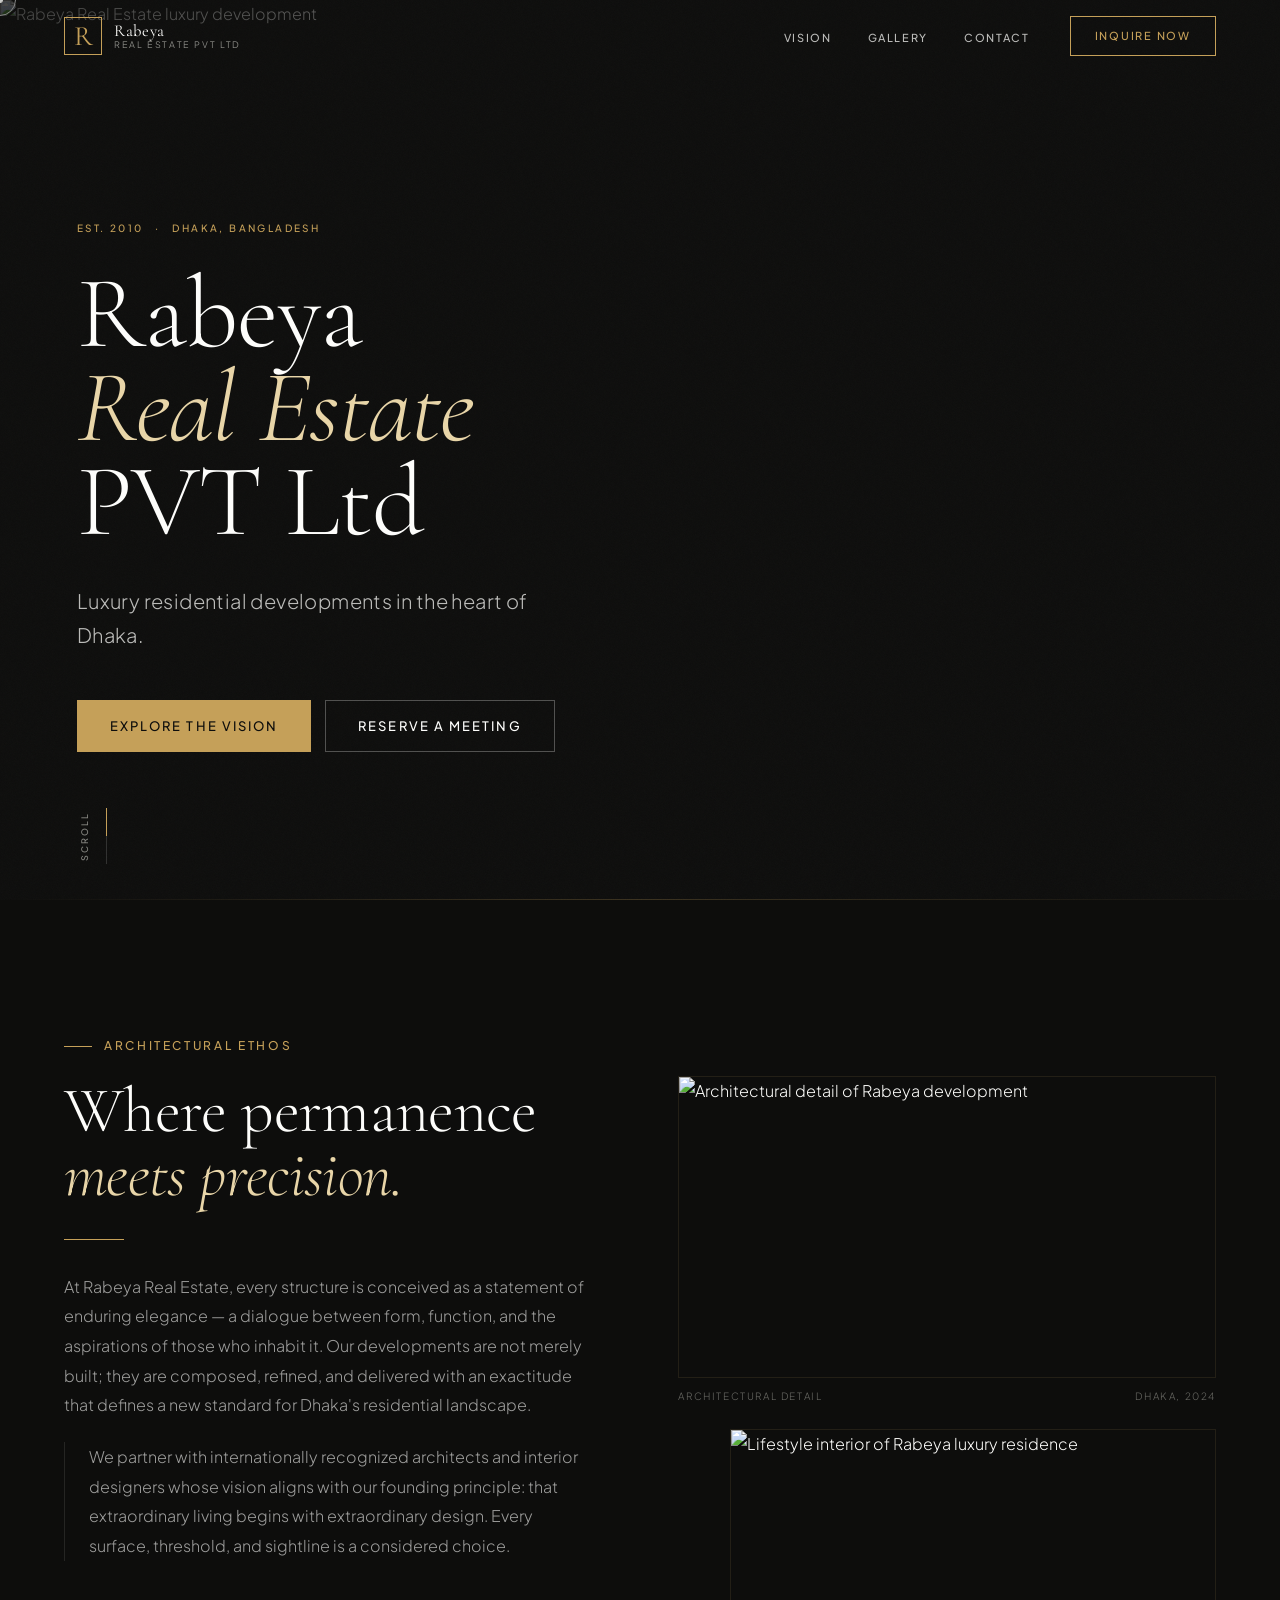
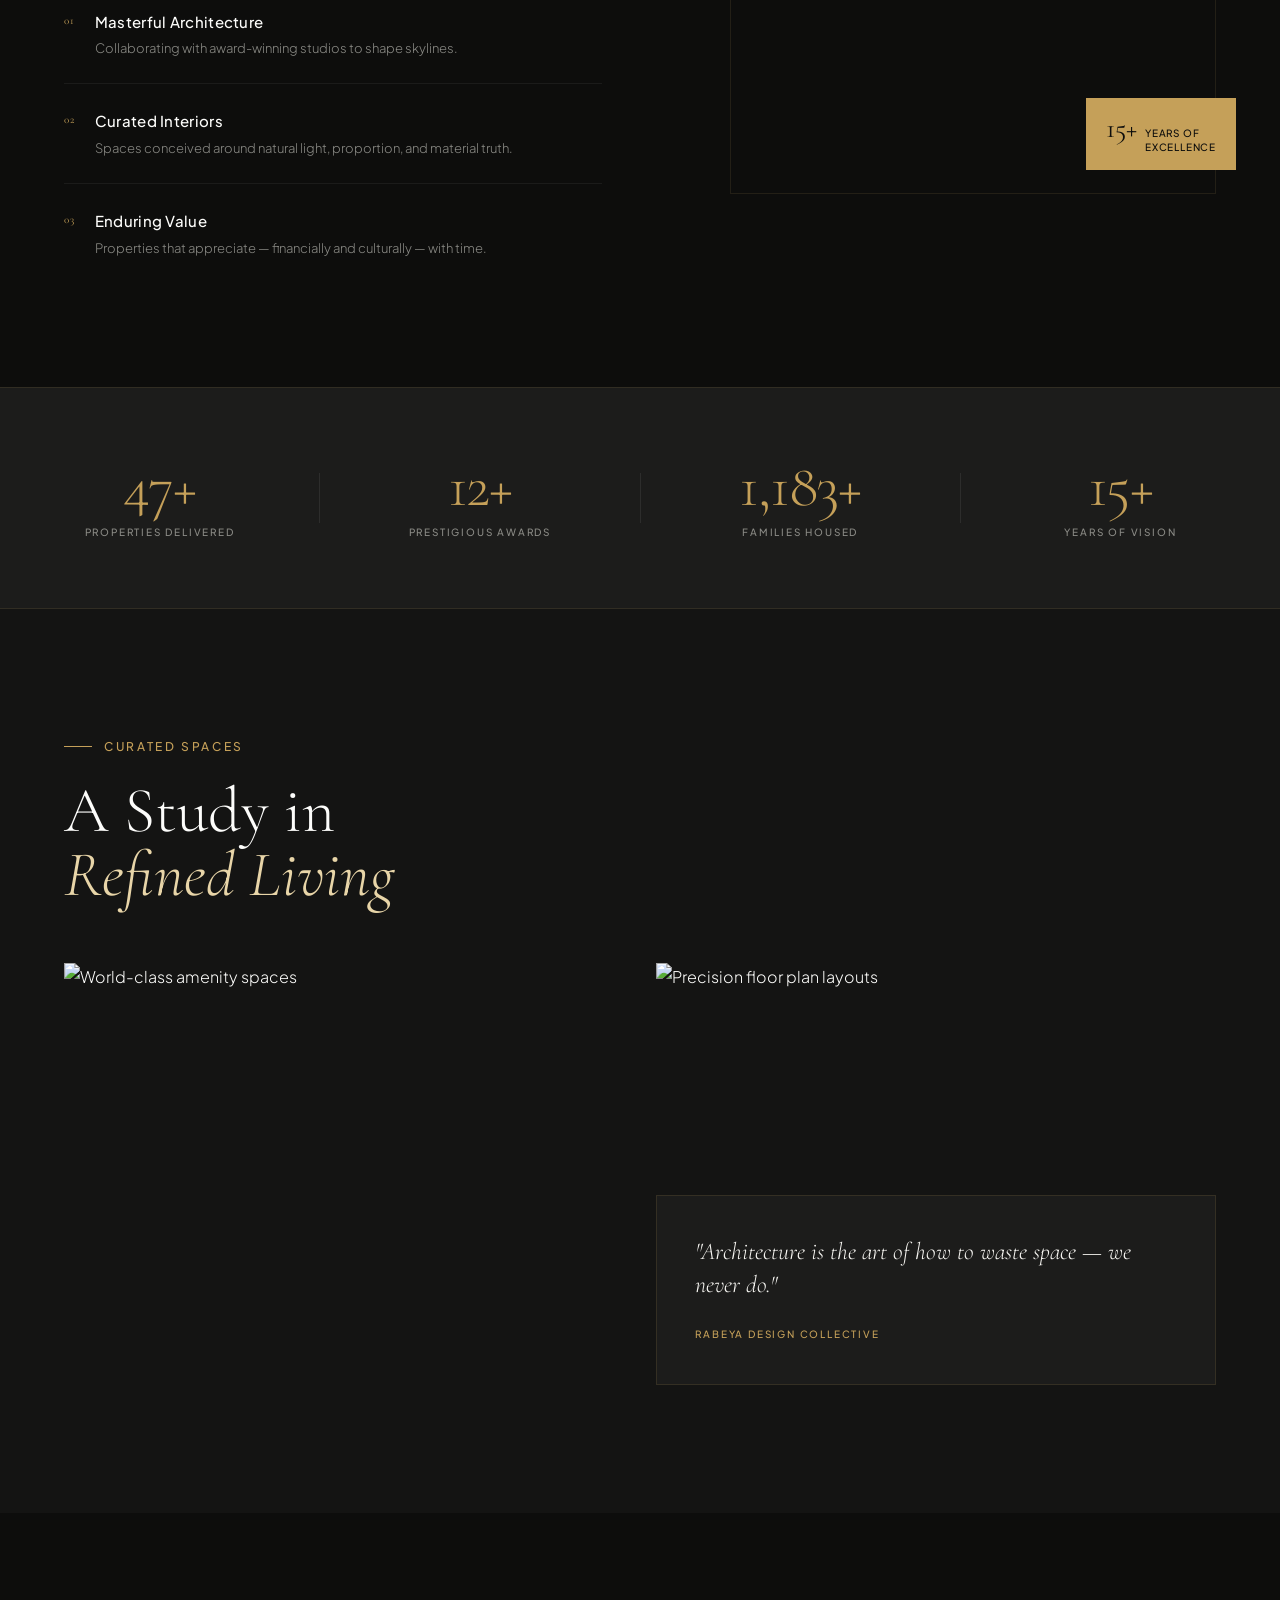
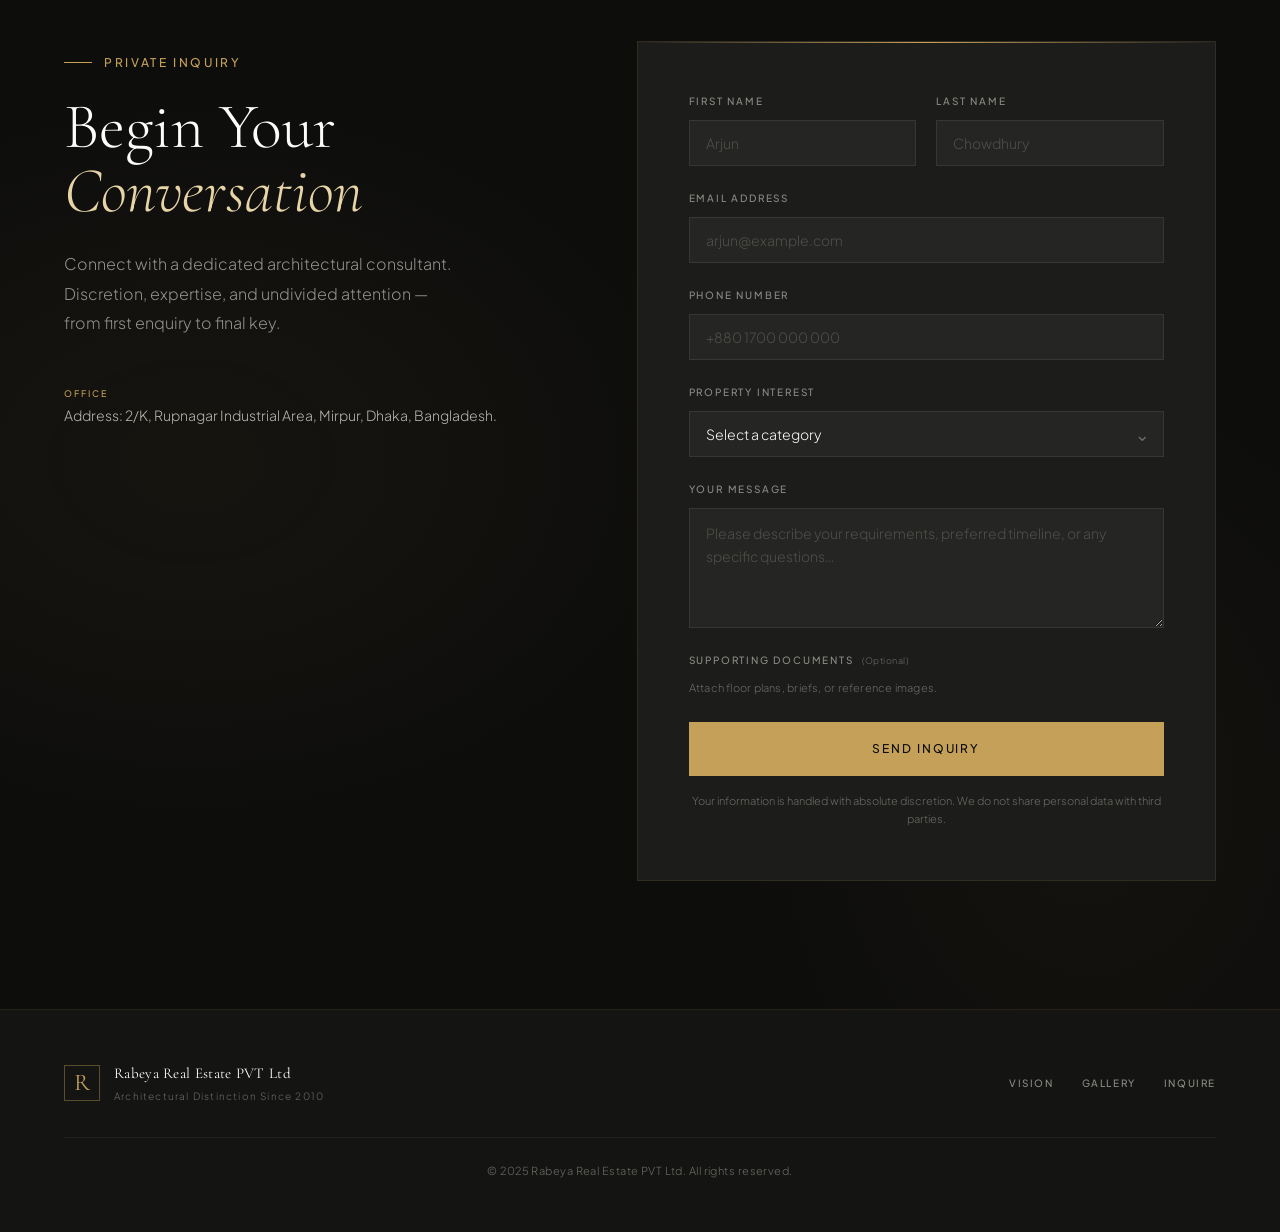
==== index.html @ b2733a04 "Add files via upload" ====
<!DOCTYPE html>
<html lang="en">
<head>
  <meta charset="UTF-8" />
  <meta name="viewport" content="width=device-width, initial-scale=1.0" />
  <meta name="description" content="Rabeya Real Estate PVT Ltd — Luxury residential developments in the heart of Dhaka." />
  <title>Rabeya Real Estate PVT Ltd — Architectural Distinction</title>

  <!-- Google Fonts -->
  <link rel="preconnect" href="https://fonts.googleapis.com" />
  <link rel="preconnect" href="https://fonts.gstatic.com" crossorigin />
  <link href="https://fonts.googleapis.com/css2?family=Cormorant+Garamond:ital,wght@0,300;0,400;0,500;0,600;1,300;1,400&family=Plus+Jakarta+Sans:wght@300;400;500;600&display=swap" rel="stylesheet" />

  <!-- Uploadcare Blocks -->
  <script type="module" src="https://cdn.jsdelivr.net/npm/@uploadcare/blocks@0.50.6/web/lr-file-uploader-regular.min.js"></script>
  <link rel="stylesheet" href="https://cdn.jsdelivr.net/npm/@uploadcare/blocks@0.50.6/web/lr-file-uploader-regular.min.css" />

  <link rel="stylesheet" href="style.css" />
</head>
<body>

  <!-- ══════════════════════════════════════════
       NAVIGATION
  ══════════════════════════════════════════ -->
  <nav class="nav" id="nav" aria-label="Primary navigation">
    <div class="nav__inner">
      <a href="#" class="nav__brand" aria-label="Rabeya Real Estate home">
        <span class="nav__brand-mark">R</span>
        <span class="nav__brand-text">
          <span class="nav__brand-primary">Rabeya</span>
          <span class="nav__brand-sub">Real Estate PVT Ltd</span>
        </span>
      </a>

      <ul class="nav__links" role="list">
        <li><a href="#about" class="nav__link">Vision</a></li>
        <li><a href="#gallery" class="nav__link">Gallery</a></li>
        <li><a href="#contact" class="nav__link">Contact</a></li>
      </ul>

      <a href="#contact" class="btn btn--nav">Inquire Now</a>

      <button class="nav__toggle" id="navToggle" aria-label="Toggle menu" aria-expanded="false">
        <span></span>
        <span></span>
        <span></span>
      </button>
    </div>

    <!-- Mobile menu -->
    <div class="nav__mobile" id="navMobile" aria-hidden="true">
      <ul class="nav__mobile-links" role="list">
        <li><a href="#about" class="nav__mobile-link">Vision</a></li>
        <li><a href="#gallery" class="nav__mobile-link">Gallery</a></li>
        <li><a href="#contact" class="nav__mobile-link">Contact</a></li>
        <li><a href="#contact" class="btn btn--nav btn--nav-mobile">Inquire Now</a></li>
      </ul>
    </div>
  </nav>

  <!-- ══════════════════════════════════════════
       SECTION 1 — HERO
  ══════════════════════════════════════════ -->
  <section class="hero" id="hero" aria-label="Hero">
    <div class="hero__bg" id="heroBg">
      <img
        src="https://rx2qv4o3ss.ucarecd.net/8155597e-d91a-435e-988c-753856be0e12/HeroImage.png/-/format/auto/-/quality/smart/"
        alt="Rabeya Real Estate luxury development"
        class="hero__bg-img"
        fetchpriority="high"
      />
    </div>
    <div class="hero__overlay"></div>
    <div class="hero__grain"></div>

    <div class="hero__content" data-reveal>
      <p class="hero__eyebrow">Est. 2010 &ensp;&middot;&ensp; Dhaka, Bangladesh</p>
      <h1 class="hero__headline">
        <span class="hero__headline-line" data-stagger="0">Rabeya</span>
        <em class="hero__headline-line hero__headline-em" data-stagger="1">Real Estate</em>
        <span class="hero__headline-line" data-stagger="2">PVT Ltd</span>
      </h1>
      <p class="hero__sub" data-stagger="3">
        Luxury residential developments<br class="hero__br" /> in the heart of Dhaka.
      </p>
      <div class="hero__actions" data-stagger="4">
        <a href="#about" class="btn btn--gold">Explore the Vision</a>
        <a href="#contact" class="btn btn--ghost">Reserve a Meeting</a>
      </div>
    </div>

    <!-- Scroll indicator -->
    <div class="hero__scroll" aria-hidden="true">
      <span class="hero__scroll-label">Scroll</span>
      <div class="hero__scroll-track">
        <div class="hero__scroll-thumb"></div>
      </div>
    </div>

    <!-- Bottom edge rule -->
    <div class="hero__edge" aria-hidden="true"></div>
  </section>

  <!-- ══════════════════════════════════════════
       SECTION 2 — ABOUT / FEATURES
  ══════════════════════════════════════════ -->
  <section class="about" id="about" aria-label="About Rabeya Real Estate">
    <div class="about__container">

      <!-- Left column — Editorial typography -->
      <div class="about__editorial" data-reveal>
        <p class="section-eyebrow">Architectural Ethos</p>
        <h2 class="about__headline">
          Where permanence<br />
          <em>meets precision.</em>
        </h2>
        <div class="about__rule"></div>
        <p class="about__body">
          At Rabeya Real Estate, every structure is conceived as a statement of enduring 
          elegance — a dialogue between form, function, and the aspirations of those who 
          inhabit it. Our developments are not merely built; they are composed, refined, 
          and delivered with an exactitude that defines a new standard for Dhaka's 
          residential landscape.
        </p>
        <p class="about__body about__body--indent">
          We partner with internationally recognized architects and interior designers 
          whose vision aligns with our founding principle: that extraordinary living 
          begins with extraordinary design. Every surface, threshold, and sightline is 
          a considered choice.
        </p>
        <ul class="about__pillars" role="list">
          <li class="about__pillar">
            <span class="about__pillar-num">01</span>
            <div>
              <strong class="about__pillar-title">Masterful Architecture</strong>
              <p class="about__pillar-desc">Collaborating with award-winning studios to shape skylines.</p>
            </div>
          </li>
          <li class="about__pillar">
            <span class="about__pillar-num">02</span>
            <div>
              <strong class="about__pillar-title">Curated Interiors</strong>
              <p class="about__pillar-desc">Spaces conceived around natural light, proportion, and material truth.</p>
            </div>
          </li>
          <li class="about__pillar">
            <span class="about__pillar-num">03</span>
            <div>
              <strong class="about__pillar-title">Enduring Value</strong>
              <p class="about__pillar-desc">Properties that appreciate — financially and culturally — with time.</p>
            </div>
          </li>
        </ul>
      </div>

      <!-- Right column — Image composition -->
      <div class="about__imagery" data-reveal>
        <div class="about__img-primary-wrap">
          <div class="about__img-aspect">
            <img
              src="https://rx2qv4o3ss.ucarecd.net/77bb9e88-097f-4c12-aeaf-66c0fbba0840/DetailImage.png/-/format/auto/-/quality/smart/"
              alt="Architectural detail of Rabeya development"
              class="about__img"
              loading="lazy"
            />
          </div>
          <div class="about__img-caption">
            <span>Architectural Detail</span>
            <span>Dhaka, 2024</span>
          </div>
        </div>
        <div class="about__img-secondary-wrap">
          <div class="about__img-aspect about__img-aspect--secondary">
            <img
              src="https://rx2qv4o3ss.ucarecd.net/e8072cc1-4d3e-4e3a-b8c5-5852d4d3df42/LifestyleImage.png/-/format/auto/-/quality/smart/"
              alt="Lifestyle interior of Rabeya luxury residence"
              class="about__img"
              loading="lazy"
            />
          </div>
          <div class="about__img-badge">
            <span class="about__img-badge-num">15+</span>
            <span class="about__img-badge-text">Years of<br />Excellence</span>
          </div>
        </div>
      </div>

    </div>

    <!-- Stats bar -->
    <div class="about__stats" data-reveal>
      <div class="about__stat">
        <span class="about__stat-num" data-count="48">0</span>
        <span class="about__stat-label">Properties Delivered</span>
      </div>
      <div class="about__stat-divider" aria-hidden="true"></div>
      <div class="about__stat">
        <span class="about__stat-num" data-count="12">0</span>
        <span class="about__stat-label">Prestigious Awards</span>
      </div>
      <div class="about__stat-divider" aria-hidden="true"></div>
      <div class="about__stat">
        <span class="about__stat-num" data-count="1200">0</span>
        <span class="about__stat-label">Families Housed</span>
      </div>
      <div class="about__stat-divider" aria-hidden="true"></div>
      <div class="about__stat">
        <span class="about__stat-num" data-count="15">0</span>
        <span class="about__stat-label">Years of Vision</span>
      </div>
    </div>
  </section>

  <!-- ══════════════════════════════════════════
       SECTION 3 — GALLERY
  ══════════════════════════════════════════ -->
  <section class="gallery" id="gallery" aria-label="Property gallery">
    <div class="gallery__header" data-reveal>
      <p class="section-eyebrow">Curated Spaces</p>
      <h2 class="gallery__headline">A Study in<br /><em>Refined Living</em></h2>
    </div>

    <div class="gallery__grid" data-reveal>

      <!-- Large feature tile -->
      <article class="gallery__tile gallery__tile--large" tabindex="0" aria-label="Amenity spaces">
        <div class="gallery__tile-img-wrap">
          <img
            src="https://rx2qv4o3ss.ucarecd.net/22992db5-f28d-41ca-8101-cf60dafb414d/AmenityImage.png/-/format/auto/-/quality/smart/"
            alt="World-class amenity spaces"
            class="gallery__tile-img"
            loading="lazy"
          />
        </div>
        <div class="gallery__tile-overlay">
          <div class="gallery__tile-content">
            <span class="gallery__tile-tag">Amenities</span>
            <h3 class="gallery__tile-title">World-Class<br />Amenity Spaces</h3>
            <p class="gallery__tile-desc">
              Every communal area is conceived as an extension of the residence — 
              a seamless continuity of luxury.
            </p>
            <span class="gallery__tile-cta">View Details &rarr;</span>
          </div>
        </div>
      </article>

      <!-- Right column — two stacked tiles -->
      <div class="gallery__col-right">

        <article class="gallery__tile gallery__tile--tall" tabindex="0" aria-label="Floor plans">
          <div class="gallery__tile-img-wrap">
            <img
              src="https://rx2qv4o3ss.ucarecd.net/f8d70fd5-b0ea-429b-bcd6-749f8c759baa/FloorPlanImage.png/-/format/auto/-/quality/smart/"
              alt="Precision floor plan layouts"
              class="gallery__tile-img"
              loading="lazy"
            />
          </div>
          <div class="gallery__tile-overlay">
            <div class="gallery__tile-content">
              <span class="gallery__tile-tag">Architecture</span>
              <h3 class="gallery__tile-title">Precision<br />Floor Plans</h3>
              <p class="gallery__tile-desc">
                Spatial logic elevated to an art form — each plan engineered for flow, 
                light, and living.
              </p>
              <span class="gallery__tile-cta">View Plans &rarr;</span>
            </div>
          </div>
        </article>

        <div class="gallery__quote-tile" data-reveal>
          <blockquote class="gallery__quote">
            <p>
              "Architecture is the art of how to waste space — we never do."
            </p>
            <footer>
              <cite>Rabeya Design Collective</cite>
            </footer>
          </blockquote>
        </div>

      </div>

    </div>
  </section>

  <!-- ══════════════════════════════════════════
       SECTION 4 — CONTACT FORM
  ══════════════════════════════════════════ -->
  <section class="contact" id="contact" aria-label="Inquiry form">
    <div class="contact__bg" aria-hidden="true"></div>

    <div class="contact__container">
      <div class="contact__intro" data-reveal>
        <p class="section-eyebrow">Private Inquiry</p>
        <h2 class="contact__headline">
          Begin Your<br /><em>Conversation</em>
        </h2>
        <p class="contact__sub">
          Connect with a dedicated architectural consultant. Discretion, expertise, 
          and undivided attention — from first enquiry to final key.
        </p>
        <div class="contact__details">
          <div class="contact__detail">
            <span class="contact__detail-label">Office</span>
            <span class="contact__detail-val">Address: 2/K, Rupnagar Industrial Area, Mirpur, Dhaka, Bangladesh.</span>
          </div>
         </div>
      </div>

      <!-- Form card -->
      <div class="contact__card" data-reveal>
        <form
          class="contact__form"
          id="contactForm"
          novalidate
          aria-label="Inquiry form"
        >
          <!-- Web3Forms access key -->
          <input type="hidden" name="access_key" value="59744022-1457-4cc3-bac4-718269906e50" />
          <input type="hidden" name="subject" value="New Inquiry — Rabeya Real Estate" />
          <input type="hidden" name="from_name" value="Rabeya Real Estate Website" />
          <!-- File URL from Uploadcare -->
          <input type="hidden" name="file_url" id="fileUrlInput" />
          <!-- Honeypot anti-spam -->
          <input type="text" name="botcheck" class="contact__honeypot" tabindex="-1" autocomplete="off" aria-hidden="true" />

          <div class="contact__form-grid">
            <div class="contact__field">
              <label class="contact__label" for="firstName">First Name</label>
              <input
                class="contact__input"
                type="text"
                id="firstName"
                name="first_name"
                placeholder="Arjun"
                required
                autocomplete="given-name"
              />
            </div>
            <div class="contact__field">
              <label class="contact__label" for="lastName">Last Name</label>
              <input
                class="contact__input"
                type="text"
                id="lastName"
                name="last_name"
                placeholder="Chowdhury"
                required
                autocomplete="family-name"
              />
            </div>
          </div>

          <div class="contact__field">
            <label class="contact__label" for="email">Email Address</label>
            <input
              class="contact__input"
              type="email"
              id="email"
              name="email"
              placeholder="arjun@example.com"
              required
              autocomplete="email"
            />
          </div>

          <div class="contact__field">
            <label class="contact__label" for="phone">Phone Number</label>
            <input
              class="contact__input"
              type="tel"
              id="phone"
              name="phone"
              placeholder="+880 1700 000 000"
              autocomplete="tel"
            />
          </div>

          <div class="contact__field">
            <label class="contact__label" for="interest">Property Interest</label>
            <div class="contact__select-wrap">
              <select class="contact__input contact__select" id="interest" name="property_interest">
                <option value="" disabled selected>Select a category</option>
                <option value="penthouse">Penthouse Residences</option>
                <option value="apartment">Premium Apartments</option>
                <option value="duplex">Duplex Villas</option>
                <option value="commercial">Commercial Spaces</option>
                <option value="investment">Investment Portfolio</option>
              </select>
              <span class="contact__select-arrow" aria-hidden="true">&#8964;</span>
            </div>
          </div>

          <div class="contact__field">
            <label class="contact__label" for="message">Your Message</label>
            <textarea
              class="contact__input contact__textarea"
              id="message"
              name="message"
              placeholder="Please describe your requirements, preferred timeline, or any specific questions…"
              rows="4"
            ></textarea>
          </div>

          <!-- Uploadcare File Uploader -->
          <div class="contact__field">
            <label class="contact__label">Supporting Documents <span class="contact__label-opt">(Optional)</span></label>
            <div class="contact__upload-wrap">
              <lr-file-uploader-regular
                css-src="https://cdn.jsdelivr.net/npm/@uploadcare/blocks@0.50.6/web/lr-file-uploader-regular.min.css"
                ctx-name="my-uploader"
                class="contact__uploader"
              ></lr-file-uploader-regular>
              <lr-upload-ctx-provider ctx-name="my-uploader" id="uploaderCtx"></lr-upload-ctx-provider>
              <p class="contact__upload-hint">Attach floor plans, briefs, or reference images.</p>
            </div>
          </div>

          <button type="submit" class="btn btn--gold btn--submit" id="submitBtn">
            <span class="btn__text">Send Inquiry</span>
            <span class="btn__loader" aria-hidden="true"></span>
          </button>

          <p class="contact__privacy">
            Your information is handled with absolute discretion. 
            We do not share personal data with third parties.
          </p>
        </form>

        <!-- Success state -->
        <div class="contact__success" id="contactSuccess" aria-live="polite" aria-atomic="true">
          <div class="contact__success-inner">
            <div class="contact__success-icon" aria-hidden="true">
              <svg viewBox="0 0 48 48" fill="none" xmlns="http://www.w3.org/2000/svg">
                <circle cx="24" cy="24" r="23" stroke="currentColor" stroke-width="1.5"/>
                <path d="M14 24.5L20.5 31L34 17" stroke="currentColor" stroke-width="1.5" stroke-linecap="round" stroke-linejoin="round"/>
              </svg>
            </div>
            <h3 class="contact__success-title">Thank You.</h3>
            <p class="contact__success-msg">
              An architectural consultant will contact you shortly.<br />
              We look forward to crafting your ideal residence.
            </p>
            <div class="contact__success-rule"></div>
            <p class="contact__success-ref">Reference: <span id="successRef"></span></p>
          </div>
        </div>
      </div>
    </div>
  </section>

  <!-- ══════════════════════════════════════════
       FOOTER
  ══════════════════════════════════════════ -->
  <footer class="footer" role="contentinfo">
    <div class="footer__inner">
      <div class="footer__brand">
        <span class="footer__brand-mark">R</span>
        <div>
          <p class="footer__brand-primary">Rabeya Real Estate PVT Ltd</p>
          <p class="footer__brand-sub">Architectural Distinction Since 2010</p>
        </div>
      </div>
      <nav class="footer__nav" aria-label="Footer navigation">
        <a href="#about" class="footer__link">Vision</a>
        <a href="#gallery" class="footer__link">Gallery</a>
        <a href="#contact" class="footer__link">Inquire</a>
      </nav>
      <p class="footer__copy">&copy; 2025 Rabeya Real Estate PVT Ltd. All rights reserved.</p>
    </div>
  </footer>

  <script src="script.js"></script>
</body>
</html>
---- style.css ----
/* ══════════════════════════════════════════════════════════════
   RABEYA REAL ESTATE — LUXURY STYLESHEET
   ══════════════════════════════════════════════════════════════ */

/* ── DESIGN TOKENS ──────────────────────────────────────────── */
:root {
  --obsidian:       #0D0D0C;
  --obsidian-soft:  #141413;
  --obsidian-mid:   #1C1C1B;
  --obsidian-light: #252523;
  --alabaster:      #FDFDFB;
  --alabaster-dim:  #F5F4F0;
  --gold:           #C5A059;
  --gold-light:     #D4B96A;
  --gold-pale:      #E8D5A8;
  --gray-100:       #8A8A85;
  --gray-200:       #6A6A65;
  --gray-300:       #4A4A47;
  --white:          #ffffff;

  --font-serif:     'Cormorant Garamond', Georgia, serif;
  --font-sans:      'Plus Jakarta Sans', system-ui, sans-serif;

  --ease-out:       cubic-bezier(0.22, 1, 0.36, 1);
  --ease-in-out:    cubic-bezier(0.65, 0, 0.35, 1);
  --ease-snappy:    cubic-bezier(0.34, 1.56, 0.64, 1);

  --nav-h:          72px;
  --section-pad:    clamp(80px, 10vw, 160px);
  --container-max:  1360px;
  --gap:            clamp(16px, 2.5vw, 40px);

  --radius-sm:      4px;
  --radius-md:      8px;
  --radius-lg:      16px;
}

/* ── RESET & BASE ───────────────────────────────────────────── */
*, *::before, *::after {
  box-sizing: border-box;
  margin: 0;
  padding: 0;
}

html {
  scroll-behavior: smooth;
  font-size: 16px;
  -webkit-text-size-adjust: 100%;
}

body {
  background-color: var(--obsidian);
  color: var(--alabaster);
  font-family: var(--font-sans);
  font-weight: 300;
  line-height: 1.7;
  overflow-x: hidden;
  -webkit-font-smoothing: antialiased;
  -moz-osx-font-smoothing: grayscale;
}

img {
  display: block;
  width: 100%;
  height: 100%;
  object-fit: cover;
}

a {
  text-decoration: none;
  color: inherit;
}

ul { list-style: none; }

button {
  cursor: pointer;
  background: none;
  border: none;
  font: inherit;
  color: inherit;
}

/* ── UTILITY ────────────────────────────────────────────────── */
.section-eyebrow {
  font-family: var(--font-sans);
  font-size: clamp(10px, 1.1vw, 12px);
  font-weight: 500;
  letter-spacing: 0.22em;
  text-transform: uppercase;
  color: var(--gold);
  display: flex;
  align-items: center;
  gap: 12px;
  margin-bottom: 1.4rem;
}

.section-eyebrow::before {
  content: '';
  display: block;
  width: 28px;
  height: 1px;
  background: var(--gold);
  flex-shrink: 0;
}

/* ── BUTTONS ────────────────────────────────────────────────── */
.btn {
  display: inline-flex;
  align-items: center;
  gap: 10px;
  font-family: var(--font-sans);
  font-size: clamp(11px, 1.1vw, 13px);
  font-weight: 500;
  letter-spacing: 0.16em;
  text-transform: uppercase;
  padding: 14px 32px;
  border: 1px solid transparent;
  transition:
    background-color 0.35s var(--ease-out),
    color 0.35s var(--ease-out),
    border-color 0.35s var(--ease-out),
    transform 0.25s var(--ease-snappy),
    box-shadow 0.35s var(--ease-out);
  position: relative;
  overflow: hidden;
  white-space: nowrap;
}

.btn:hover {
  transform: translateY(-2px);
}

.btn:active {
  transform: translateY(0);
}

.btn--gold {
  background: var(--gold);
  color: var(--obsidian);
  border-color: var(--gold);
}

.btn--gold:hover {
  background: var(--gold-light);
  border-color: var(--gold-light);
  box-shadow: 0 12px 40px rgba(197, 160, 89, 0.30);
}

.btn--ghost {
  background: transparent;
  color: var(--alabaster);
  border-color: rgba(253, 253, 251, 0.28);
}

.btn--ghost:hover {
  background: rgba(253, 253, 251, 0.06);
  border-color: rgba(253, 253, 251, 0.55);
}

.btn--nav {
  background: transparent;
  color: var(--gold);
  border-color: var(--gold);
  padding: 10px 24px;
  font-size: 11px;
}

.btn--nav:hover {
  background: var(--gold);
  color: var(--obsidian);
}

.btn--submit {
  width: 100%;
  justify-content: center;
  padding: 16px 32px;
  font-size: 12px;
}

.btn--submit.is-loading .btn__text { opacity: 0; }
.btn--submit.is-loading .btn__loader { opacity: 1; }

.btn__loader {
  position: absolute;
  width: 18px;
  height: 18px;
  border: 1.5px solid rgba(13, 13, 12, 0.25);
  border-top-color: var(--obsidian);
  border-radius: 50%;
  animation: spin 0.7s linear infinite;
  opacity: 0;
  transition: opacity 0.2s;
}

@keyframes spin {
  to { transform: rotate(360deg); }
}

/* ── REVEAL ANIMATIONS ──────────────────────────────────────── */
[data-reveal] {
  opacity: 0;
  transform: translateY(32px);
  transition:
    opacity 0.9s var(--ease-out),
    transform 0.9s var(--ease-out);
}

[data-reveal].is-visible {
  opacity: 1;
  transform: none;
}

/* ══════════════════════════════════════════════════════════════
   NAVIGATION
   ══════════════════════════════════════════════════════════════ */
.nav {
  position: fixed;
  top: 0;
  left: 0;
  right: 0;
  z-index: 1000;
  height: var(--nav-h);
  transition: background-color 0.5s var(--ease-out), box-shadow 0.5s var(--ease-out);
}

.nav.is-scrolled {
  background: rgba(13, 13, 12, 0.82);
  backdrop-filter: blur(20px) saturate(1.4);
  -webkit-backdrop-filter: blur(20px) saturate(1.4);
  box-shadow: 0 1px 0 rgba(197, 160, 89, 0.12);
}

.nav__inner {
  max-width: var(--container-max);
  margin: 0 auto;
  padding: 0 clamp(20px, 5vw, 64px);
  height: 100%;
  display: flex;
  align-items: center;
  gap: 40px;
}

.nav__brand {
  display: flex;
  align-items: center;
  gap: 12px;
  flex-shrink: 0;
}

.nav__brand-mark {
  font-family: var(--font-serif);
  font-size: 28px;
  font-weight: 400;
  color: var(--gold);
  line-height: 1;
  border: 1px solid var(--gold);
  width: 38px;
  height: 38px;
  display: flex;
  align-items: center;
  justify-content: center;
}

.nav__brand-text {
  display: flex;
  flex-direction: column;
  line-height: 1.1;
}

.nav__brand-primary {
  font-family: var(--font-serif);
  font-size: clamp(14px, 1.3vw, 17px);
  font-weight: 400;
  color: var(--alabaster);
  letter-spacing: 0.04em;
}

.nav__brand-sub {
  font-size: 9px;
  letter-spacing: 0.18em;
  text-transform: uppercase;
  color: var(--gray-100);
  font-weight: 400;
}

.nav__links {
  display: flex;
  align-items: center;
  gap: 36px;
  margin-left: auto;
}

.nav__link {
  font-size: 11px;
  font-weight: 500;
  letter-spacing: 0.15em;
  text-transform: uppercase;
  color: rgba(253, 253, 251, 0.72);
  position: relative;
  transition: color 0.3s var(--ease-out);
}

.nav__link::after {
  content: '';
  position: absolute;
  bottom: -3px;
  left: 0;
  width: 0;
  height: 1px;
  background: var(--gold);
  transition: width 0.4s var(--ease-out);
}

.nav__link:hover {
  color: var(--alabaster);
}

.nav__link:hover::after {
  width: 100%;
}

.nav__toggle {
  display: none;
  flex-direction: column;
  gap: 5px;
  padding: 6px;
  margin-left: auto;
}

.nav__toggle span {
  display: block;
  width: 22px;
  height: 1px;
  background: var(--alabaster);
  transition: transform 0.35s var(--ease-out), opacity 0.25s;
}

.nav__toggle.is-open span:nth-child(1) { transform: translateY(6px) rotate(45deg); }
.nav__toggle.is-open span:nth-child(2) { opacity: 0; }
.nav__toggle.is-open span:nth-child(3) { transform: translateY(-6px) rotate(-45deg); }

.nav__mobile {
  display: none;
  position: fixed;
  inset: var(--nav-h) 0 0 0;
  background: rgba(13, 13, 12, 0.96);
  backdrop-filter: blur(24px);
  -webkit-backdrop-filter: blur(24px);
  padding: 48px clamp(20px, 5vw, 64px);
  transform: translateX(100%);
  transition: transform 0.45s var(--ease-out);
}

.nav__mobile.is-open {
  transform: none;
}

.nav__mobile-links {
  display: flex;
  flex-direction: column;
  gap: 28px;
}

.nav__mobile-link {
  font-family: var(--font-serif);
  font-size: clamp(28px, 8vw, 42px);
  font-weight: 300;
  color: rgba(253, 253, 251, 0.85);
  transition: color 0.3s;
}

.nav__mobile-link:hover { color: var(--gold); }

.btn--nav-mobile {
  margin-top: 16px;
  width: fit-content;
}

/* ══════════════════════════════════════════════════════════════
   HERO
   ══════════════════════════════════════════════════════════════ */
.hero {
  position: relative;
  width: 100%;
  height: 100vh;
  min-height: 600px;
  display: flex;
  align-items: center;
  overflow: hidden;
}

.hero__bg {
  position: absolute;
  inset: 0;
  z-index: 0;
  transform-origin: center center;
  animation: kenBurns 22s ease-in-out infinite alternate;
}

@keyframes kenBurns {
  0%   { transform: scale(1) translate(0, 0); }
  33%  { transform: scale(1.06) translate(-1%, 0.5%); }
  66%  { transform: scale(1.08) translate(1%, -1%); }
  100% { transform: scale(1.04) translate(0.5%, 0.5%); }
}

.hero__bg-img {
  width: 100%;
  height: 100%;
  object-fit: cover;
}

.hero__overlay {
  position: absolute;
  inset: 0;
  z-index: 1;
  background: linear-gradient(
    135deg,
    rgba(13, 13, 12, 0.78) 0%,
    rgba(13, 13, 12, 0.50) 50%,
    rgba(13, 13, 12, 0.72) 100%
  );
}

.hero__grain {
  position: absolute;
  inset: 0;
  z-index: 2;
  opacity: 0.028;
  pointer-events: none;
  background-image: url("data:image/svg+xml,%3Csvg viewBox='0 0 512 512' xmlns='http://www.w3.org/2000/svg'%3E%3Cfilter id='noise'%3E%3CfeTurbulence type='fractalNoise' baseFrequency='0.8' numOctaves='4' stitchTiles='stitch'/%3E%3C/filter%3E%3Crect width='100%25' height='100%25' filter='url(%23noise)' opacity='1'/%3E%3C/svg%3E");
  background-repeat: repeat;
  background-size: 256px 256px;
}

.hero__content {
  position: relative;
  z-index: 3;
  max-width: var(--container-max);
  margin: 0 auto;
  padding: 0 clamp(20px, 6vw, 96px);
  padding-top: var(--nav-h);
  width: 100%;
}

.hero__eyebrow {
  font-size: 10px;
  font-weight: 500;
  letter-spacing: 0.24em;
  text-transform: uppercase;
  color: var(--gold);
  margin-bottom: 1.8rem;
  opacity: 0;
  transform: translateY(16px);
  animation: fadeUp 0.9s 0.3s var(--ease-out) forwards;
}

.hero__headline {
  display: flex;
  flex-direction: column;
  font-family: var(--font-serif);
  font-weight: 300;
  font-size: clamp(44px, 8vw, 110px);
  line-height: 0.92;
  letter-spacing: -0.01em;
  color: var(--alabaster);
  margin-bottom: clamp(20px, 3vw, 36px);
}

.hero__headline-line {
  display: block;
  opacity: 0;
  transform: translateY(28px);
}

.hero__headline-line[data-stagger="0"] { animation: fadeUp 1s 0.5s var(--ease-out) forwards; }
.hero__headline-line[data-stagger="1"] { animation: fadeUp 1s 0.65s var(--ease-out) forwards; }
.hero__headline-line[data-stagger="2"] { animation: fadeUp 1s 0.80s var(--ease-out) forwards; }

.hero__headline-em {
  font-style: italic;
  color: var(--gold-pale);
}

.hero__sub {
  font-size: clamp(15px, 1.8vw, 20px);
  font-weight: 300;
  color: rgba(253, 253, 251, 0.72);
  letter-spacing: 0.02em;
  margin-bottom: clamp(28px, 4vw, 48px);
  max-width: 520px;
  opacity: 0;
  transform: translateY(20px);
  animation: fadeUp 1s 0.95s var(--ease-out) forwards;
}

.hero__actions {
  display: flex;
  flex-wrap: wrap;
  gap: 14px;
  opacity: 0;
  transform: translateY(20px);
  animation: fadeUp 1s 1.1s var(--ease-out) forwards;
}

@keyframes fadeUp {
  to { opacity: 1; transform: none; }
}

.hero__br { display: none; }

/* Scroll indicator */
.hero__scroll {
  position: absolute;
  bottom: 36px;
  left: clamp(20px, 6vw, 96px);
  z-index: 3;
  display: flex;
  align-items: center;
  gap: 14px;
  opacity: 0;
  animation: fadeUp 1s 1.5s var(--ease-out) forwards;
}

.hero__scroll-label {
  font-size: 9px;
  font-weight: 500;
  letter-spacing: 0.22em;
  text-transform: uppercase;
  color: var(--gray-100);
  writing-mode: vertical-lr;
  transform: rotate(180deg);
}

.hero__scroll-track {
  width: 1px;
  height: 56px;
  background: rgba(253, 253, 251, 0.15);
  position: relative;
  overflow: hidden;
}

.hero__scroll-thumb {
  position: absolute;
  top: 0;
  left: 0;
  width: 100%;
  height: 50%;
  background: var(--gold);
  animation: scrollThumb 2.4s var(--ease-in-out) infinite;
}

@keyframes scrollThumb {
  0%   { top: -50%; }
  100% { top: 150%; }
}

.hero__edge {
  position: absolute;
  bottom: 0;
  left: 0;
  right: 0;
  height: 1px;
  background: linear-gradient(90deg, transparent 0%, rgba(197, 160, 89, 0.25) 50%, transparent 100%);
  z-index: 3;
}

/* ══════════════════════════════════════════════════════════════
   ABOUT / FEATURES
   ══════════════════════════════════════════════════════════════ */
.about {
  background: var(--obsidian);
  padding: var(--section-pad) 0 0;
  overflow: hidden;
}

.about__container {
  max-width: var(--container-max);
  margin: 0 auto;
  padding: 0 clamp(20px, 5vw, 64px);
  display: grid;
  grid-template-columns: 1fr 1fr;
  gap: clamp(40px, 6vw, 100px);
  align-items: start;
  padding-bottom: var(--section-pad);
}

.about__editorial { padding-top: 8px; }

.about__headline {
  font-family: var(--font-serif);
  font-weight: 300;
  font-size: clamp(36px, 5vw, 64px);
  line-height: 1.0;
  letter-spacing: -0.01em;
  color: var(--alabaster);
  margin-bottom: 2rem;
}

.about__headline em {
  font-style: italic;
  color: var(--gold-pale);
}

.about__rule {
  width: 60px;
  height: 1px;
  background: var(--gold);
  margin-bottom: 2rem;
  transform-origin: left;
  transition: width 0.8s var(--ease-out) 0.2s;
}

.is-visible .about__rule { width: 60px; }

.about__body {
  font-size: clamp(14px, 1.4vw, 16px);
  font-weight: 300;
  color: rgba(253, 253, 251, 0.60);
  line-height: 1.85;
  margin-bottom: 1.4rem;
  max-width: 520px;
}

.about__body--indent {
  padding-left: 24px;
  border-left: 1px solid var(--obsidian-light);
}

.about__pillars {
  display: flex;
  flex-direction: column;
  gap: 24px;
  margin-top: 3rem;
}

.about__pillar {
  display: flex;
  align-items: flex-start;
  gap: 20px;
  padding-bottom: 24px;
  border-bottom: 1px solid rgba(253, 253, 251, 0.06);
}

.about__pillar:last-child {
  border-bottom: none;
  padding-bottom: 0;
}

.about__pillar-num {
  font-family: var(--font-serif);
  font-size: 11px;
  font-weight: 400;
  color: var(--gold);
  letter-spacing: 0.08em;
  padding-top: 3px;
  flex-shrink: 0;
}

.about__pillar-title {
  font-size: clamp(13px, 1.2vw, 15px);
  font-weight: 500;
  color: var(--alabaster);
  display: block;
  margin-bottom: 4px;
  letter-spacing: 0.02em;
}

.about__pillar-desc {
  font-size: 13px;
  font-weight: 300;
  color: var(--gray-100);
  line-height: 1.65;
}

/* Image composition */
.about__imagery {
  position: relative;
  padding-top: 48px;
}

.about__img-primary-wrap {
  position: relative;
  z-index: 2;
}

.about__img-aspect {
  aspect-ratio: 16 / 9;
  overflow: hidden;
  border: 1px solid rgba(197, 160, 89, 0.12);
}

.about__img-aspect--secondary {
  aspect-ratio: 4 / 3;
}

.about__img {
  transition: transform 0.8s var(--ease-out);
}

.about__img-primary-wrap:hover .about__img,
.about__img-secondary-wrap:hover .about__img {
  transform: scale(1.04);
}

.about__img-caption {
  display: flex;
  justify-content: space-between;
  padding: 10px 0 0;
  font-size: 10px;
  letter-spacing: 0.16em;
  text-transform: uppercase;
  color: var(--gray-200);
}

.about__img-secondary-wrap {
  position: relative;
  margin-top: 24px;
  margin-left: clamp(20px, 4vw, 60px);
  z-index: 1;
}

.about__img-badge {
  position: absolute;
  bottom: 24px;
  right: -20px;
  background: var(--gold);
  color: var(--obsidian);
  padding: 16px 20px;
  display: flex;
  align-items: baseline;
  gap: 8px;
}

.about__img-badge-num {
  font-family: var(--font-serif);
  font-size: 28px;
  font-weight: 400;
  line-height: 1;
}

.about__img-badge-text {
  font-size: 10px;
  font-weight: 500;
  letter-spacing: 0.08em;
  text-transform: uppercase;
  line-height: 1.4;
}

/* Stats bar */
.about__stats {
  background: var(--obsidian-mid);
  border-top: 1px solid rgba(197, 160, 89, 0.12);
  border-bottom: 1px solid rgba(197, 160, 89, 0.12);
  display: flex;
  align-items: center;
  justify-content: center;
  gap: 0;
  padding: clamp(32px, 4vw, 56px) 0;
  flex-wrap: wrap;
}

.about__stat {
  display: flex;
  flex-direction: column;
  align-items: center;
  gap: 8px;
  flex: 1;
  min-width: 140px;
  padding: 16px clamp(16px, 3vw, 48px);
}

.about__stat-num {
  font-family: var(--font-serif);
  font-size: clamp(36px, 5vw, 60px);
  font-weight: 300;
  color: var(--gold);
  line-height: 1;
  letter-spacing: -0.02em;
}

.about__stat-label {
  font-size: 10px;
  font-weight: 500;
  letter-spacing: 0.18em;
  text-transform: uppercase;
  color: var(--gray-100);
  text-align: center;
}

.about__stat-divider {
  width: 1px;
  height: 50px;
  background: rgba(253, 253, 251, 0.08);
  flex-shrink: 0;
}

/* ══════════════════════════════════════════════════════════════
   GALLERY
   ══════════════════════════════════════════════════════════════ */
.gallery {
  background: var(--obsidian-soft);
  padding: var(--section-pad) 0;
  overflow: hidden;
}

.gallery__header {
  max-width: var(--container-max);
  margin: 0 auto 3.5rem;
  padding: 0 clamp(20px, 5vw, 64px);
}

.gallery__headline {
  font-family: var(--font-serif);
  font-weight: 300;
  font-size: clamp(36px, 5vw, 68px);
  line-height: 1.0;
  color: var(--alabaster);
}

.gallery__headline em {
  font-style: italic;
  color: var(--gold-pale);
}

.gallery__grid {
  max-width: var(--container-max);
  margin: 0 auto;
  padding: 0 clamp(20px, 5vw, 64px);
  display: grid;
  grid-template-columns: 1fr 1fr;
  gap: var(--gap);
}

.gallery__tile {
  position: relative;
  overflow: hidden;
  cursor: pointer;
  outline-offset: 4px;
}

.gallery__tile:focus-visible {
  outline: 1px solid var(--gold);
}

.gallery__tile--large {
  aspect-ratio: 4 / 3;
}

.gallery__tile-img-wrap {
  width: 100%;
  height: 100%;
  overflow: hidden;
}

.gallery__tile-img {
  transition: transform 0.7s var(--ease-out);
}

.gallery__tile:hover .gallery__tile-img {
  transform: scale(1.06);
}

.gallery__tile-overlay {
  position: absolute;
  inset: 0;
  background: linear-gradient(
    160deg,
    transparent 30%,
    rgba(13, 13, 12, 0.85) 100%
  );
  display: flex;
  align-items: flex-end;
  padding: clamp(20px, 3vw, 36px);
  opacity: 0;
  transition: opacity 0.45s var(--ease-out);
}

.gallery__tile:hover .gallery__tile-overlay,
.gallery__tile:focus-visible .gallery__tile-overlay {
  opacity: 1;
}

.gallery__tile-content {
  transform: translateY(12px);
  transition: transform 0.45s var(--ease-out);
}

.gallery__tile:hover .gallery__tile-content,
.gallery__tile:focus-visible .gallery__tile-content {
  transform: none;
}

.gallery__tile-tag {
  display: block;
  font-size: 9px;
  font-weight: 500;
  letter-spacing: 0.22em;
  text-transform: uppercase;
  color: var(--gold);
  margin-bottom: 8px;
}

.gallery__tile-title {
  font-family: var(--font-serif);
  font-size: clamp(20px, 2.5vw, 28px);
  font-weight: 300;
  color: var(--alabaster);
  line-height: 1.1;
  margin-bottom: 10px;
}

.gallery__tile-desc {
  font-size: 13px;
  font-weight: 300;
  color: rgba(253, 253, 251, 0.72);
  line-height: 1.65;
  margin-bottom: 14px;
  max-width: 340px;
}

.gallery__tile-cta {
  font-size: 10px;
  font-weight: 500;
  letter-spacing: 0.18em;
  text-transform: uppercase;
  color: var(--gold);
  border-bottom: 1px solid var(--gold);
  padding-bottom: 2px;
}

/* Right column */
.gallery__col-right {
  display: flex;
  flex-direction: column;
  gap: var(--gap);
}

.gallery__tile--tall {
  flex: 1;
  min-height: 200px;
}

.gallery__quote-tile {
  background: var(--obsidian-mid);
  border: 1px solid rgba(197, 160, 89, 0.14);
  padding: clamp(24px, 3vw, 40px);
  display: flex;
  align-items: center;
}

.gallery__quote blockquote {
  font-style: normal;
}

.gallery__quote p {
  font-family: var(--font-serif);
  font-style: italic;
  font-size: clamp(18px, 2.2vw, 24px);
  font-weight: 300;
  color: var(--alabaster-dim);
  line-height: 1.4;
  margin-bottom: 16px;
}

.gallery__quote cite {
  font-size: 10px;
  font-weight: 500;
  letter-spacing: 0.18em;
  text-transform: uppercase;
  color: var(--gold);
  font-style: normal;
}

/* ══════════════════════════════════════════════════════════════
   CONTACT
   ══════════════════════════════════════════════════════════════ */
.contact {
  position: relative;
  background: var(--obsidian);
  padding: var(--section-pad) 0;
  overflow: hidden;
}

.contact__bg {
  position: absolute;
  inset: 0;
  background:
    radial-gradient(ellipse 60% 50% at 15% 50%, rgba(197, 160, 89, 0.05) 0%, transparent 70%),
    radial-gradient(ellipse 40% 60% at 85% 80%, rgba(197, 160, 89, 0.04) 0%, transparent 70%);
  pointer-events: none;
}

.contact__container {
  max-width: var(--container-max);
  margin: 0 auto;
  padding: 0 clamp(20px, 5vw, 64px);
  display: grid;
  grid-template-columns: 1fr 1.2fr;
  gap: clamp(48px, 7vw, 120px);
  align-items: start;
}

.contact__intro { padding-top: 12px; }

.contact__headline {
  font-family: var(--font-serif);
  font-weight: 300;
  font-size: clamp(36px, 5vw, 64px);
  line-height: 1.0;
  color: var(--alabaster);
  margin-bottom: 1.6rem;
}

.contact__headline em {
  font-style: italic;
  color: var(--gold-pale);
}

.contact__sub {
  font-size: clamp(14px, 1.4vw, 16px);
  font-weight: 300;
  color: rgba(253, 253, 251, 0.55);
  line-height: 1.85;
  margin-bottom: 3rem;
  max-width: 400px;
}

.contact__details {
  display: flex;
  flex-direction: column;
  gap: 18px;
}

.contact__detail {
  display: flex;
  flex-direction: column;
  gap: 3px;
}

.contact__detail-label {
  font-size: 9px;
  font-weight: 500;
  letter-spacing: 0.22em;
  text-transform: uppercase;
  color: var(--gold);
}

.contact__detail-val {
  font-size: 14px;
  font-weight: 300;
  color: rgba(253, 253, 251, 0.70);
}

/* Form card */
.contact__card {
  background: var(--obsidian-mid);
  border: 1px solid rgba(197, 160, 89, 0.12);
  padding: clamp(28px, 4vw, 52px);
  position: relative;
  overflow: hidden;
}

.contact__card::before {
  content: '';
  position: absolute;
  top: 0;
  left: 0;
  right: 0;
  height: 1px;
  background: linear-gradient(90deg, transparent, var(--gold), transparent);
}

.contact__form {
  transition: opacity 0.5s var(--ease-out);
}

.contact__form.is-hidden {
  opacity: 0;
  pointer-events: none;
  position: absolute;
  inset: 0;
}

.contact__form-grid {
  display: grid;
  grid-template-columns: 1fr 1fr;
  gap: clamp(14px, 2vw, 20px);
}

.contact__field {
  margin-bottom: clamp(18px, 2vw, 24px);
}

.contact__label {
  display: block;
  font-size: 10px;
  font-weight: 500;
  letter-spacing: 0.18em;
  text-transform: uppercase;
  color: var(--gray-100);
  margin-bottom: 10px;
}

.contact__label-opt {
  font-size: 9px;
  font-weight: 300;
  color: var(--gray-200);
  letter-spacing: 0.05em;
  text-transform: none;
  margin-left: 4px;
}

.contact__input {
  display: block;
  width: 100%;
  background: var(--obsidian-light);
  border: 1px solid rgba(253, 253, 251, 0.08);
  color: var(--alabaster);
  font-family: var(--font-sans);
  font-size: 14px;
  font-weight: 300;
  padding: 13px 16px;
  outline: none;
  transition:
    border-color 0.3s var(--ease-out),
    box-shadow 0.3s var(--ease-out),
    background-color 0.3s var(--ease-out);
  -webkit-appearance: none;
  border-radius: 0;
}

.contact__input::placeholder {
  color: var(--gray-200);
  opacity: 0.6;
}

.contact__input:focus {
  border-color: rgba(197, 160, 89, 0.45);
  box-shadow: 0 0 0 3px rgba(197, 160, 89, 0.07);
  background: var(--obsidian-mid);
}

.contact__input.has-error {
  border-color: rgba(220, 80, 80, 0.5);
}

.contact__textarea {
  resize: vertical;
  min-height: 120px;
  line-height: 1.65;
}

.contact__select-wrap {
  position: relative;
}

.contact__select {
  cursor: pointer;
  padding-right: 40px;
}

.contact__select option {
  background: var(--obsidian-mid);
  color: var(--alabaster);
}

.contact__select-arrow {
  position: absolute;
  right: 14px;
  top: 50%;
  transform: translateY(-50%);
  font-size: 18px;
  color: var(--gray-200);
  pointer-events: none;
  line-height: 1;
}

/* Uploadcare — luxury re-skin */
.contact__upload-wrap {
  position: relative;
}

.contact__uploader {
  --lr-primary-color: var(--gold);
  --lr-secondary-color: var(--obsidian-light);
  --lr-border-color: rgba(253, 253, 251, 0.08);
  --lr-text-color: var(--alabaster);
  --lr-background: var(--obsidian-light);
  --lr-on-background: var(--alabaster);
  display: block;
  width: 100%;
}

.contact__upload-hint {
  font-size: 11px;
  font-weight: 300;
  color: var(--gray-200);
  margin-top: 8px;
  letter-spacing: 0.02em;
}

.contact__privacy {
  font-size: 11px;
  font-weight: 300;
  color: var(--gray-200);
  line-height: 1.65;
  margin-top: 16px;
  text-align: center;
}

.contact__honeypot {
  position: absolute;
  width: 1px;
  height: 1px;
  overflow: hidden;
  opacity: 0;
  pointer-events: none;
  clip: rect(0 0 0 0);
}

/* Success state */
.contact__success {
  display: none;
  padding: clamp(28px, 4vw, 52px);
}

.contact__success.is-visible {
  display: flex;
  align-items: center;
  justify-content: center;
  animation: fadeIn 0.7s var(--ease-out) forwards;
}

@keyframes fadeIn {
  from { opacity: 0; transform: translateY(16px); }
  to   { opacity: 1; transform: none; }
}

.contact__success-inner {
  text-align: center;
  max-width: 360px;
}

.contact__success-icon {
  width: 56px;
  height: 56px;
  margin: 0 auto 24px;
  color: var(--gold);
}

.contact__success-icon svg {
  width: 100%;
  height: 100%;
}

.contact__success-title {
  font-family: var(--font-serif);
  font-size: clamp(28px, 4vw, 44px);
  font-weight: 300;
  color: var(--alabaster);
  margin-bottom: 12px;
}

.contact__success-msg {
  font-size: clamp(13px, 1.3vw, 15px);
  font-weight: 300;
  color: rgba(253, 253, 251, 0.60);
  line-height: 1.8;
  margin-bottom: 28px;
}

.contact__success-rule {
  width: 40px;
  height: 1px;
  background: var(--gold);
  margin: 0 auto 20px;
}

.contact__success-ref {
  font-size: 10px;
  font-weight: 500;
  letter-spacing: 0.16em;
  text-transform: uppercase;
  color: var(--gray-200);
}

.contact__success-ref span {
  color: var(--gold);
}

/* ══════════════════════════════════════════════════════════════
   FOOTER
   ══════════════════════════════════════════════════════════════ */
.footer {
  background: var(--obsidian-soft);
  border-top: 1px solid rgba(197, 160, 89, 0.10);
  padding: clamp(36px, 4vw, 56px) 0;
}

.footer__inner {
  max-width: var(--container-max);
  margin: 0 auto;
  padding: 0 clamp(20px, 5vw, 64px);
  display: flex;
  align-items: center;
  justify-content: space-between;
  flex-wrap: wrap;
  gap: 24px;
}

.footer__brand {
  display: flex;
  align-items: center;
  gap: 14px;
}

.footer__brand-mark {
  font-family: var(--font-serif);
  font-size: 24px;
  font-weight: 400;
  color: var(--gold);
  border: 1px solid rgba(197, 160, 89, 0.4);
  width: 36px;
  height: 36px;
  display: flex;
  align-items: center;
  justify-content: center;
  flex-shrink: 0;
}

.footer__brand-primary {
  font-family: var(--font-serif);
  font-size: 15px;
  font-weight: 400;
  color: var(--alabaster);
  letter-spacing: 0.02em;
}

.footer__brand-sub {
  font-size: 10px;
  font-weight: 300;
  letter-spacing: 0.12em;
  color: var(--gray-200);
  margin-top: 2px;
}

.footer__nav {
  display: flex;
  gap: 28px;
}

.footer__link {
  font-size: 10px;
  font-weight: 500;
  letter-spacing: 0.16em;
  text-transform: uppercase;
  color: var(--gray-100);
  transition: color 0.3s var(--ease-out);
}

.footer__link:hover { color: var(--gold); }

.footer__copy {
  font-size: 11px;
  font-weight: 300;
  color: var(--gray-200);
  letter-spacing: 0.04em;
  width: 100%;
  text-align: center;
  padding-top: 24px;
  border-top: 1px solid rgba(253, 253, 251, 0.05);
  margin-top: 8px;
}

/* ══════════════════════════════════════════════════════════════
   RESPONSIVE
   ══════════════════════════════════════════════════════════════ */
@media (max-width: 1024px) {
  .about__container {
    grid-template-columns: 1fr;
    gap: 56px;
  }

  .about__imagery {
    padding-top: 0;
  }

  .about__img-secondary-wrap {
    margin-left: clamp(40px, 8vw, 80px);
  }

  .about__img-badge {
    right: clamp(12px, 3vw, 24px);
  }

  .contact__container {
    grid-template-columns: 1fr;
    gap: 56px;
  }

  .contact__intro { padding-top: 0; }
}

@media (max-width: 768px) {
  .nav__links { display: none; }
  .btn--nav:not(.btn--nav-mobile) { display: none; }
  .nav__toggle {
    display: flex;
    margin-left: auto;
  }
  .nav__mobile { display: block; }

  .hero__br { display: block; }

  .gallery__grid {
    grid-template-columns: 1fr;
  }

  .gallery__tile--large {
    aspect-ratio: 4 / 3;
  }

  .about__stats {
    gap: 0;
  }

  .about__stat-divider {
    height: 1px;
    width: 100%;
    max-width: 200px;
    display: none;
  }

  .about__stat {
    min-width: 50%;
    flex: 0 0 50%;
    padding: 20px 16px;
  }

  .contact__form-grid {
    grid-template-columns: 1fr;
  }

  .footer__inner {
    flex-direction: column;
    align-items: flex-start;
    gap: 20px;
  }

  .footer__copy {
    text-align: left;
  }
}

@media (max-width: 480px) {
  .hero__actions {
    flex-direction: column;
    width: 100%;
  }

  .btn { width: 100%; justify-content: center; }
  .btn--nav { width: auto; }

  .about__img-badge {
    right: 0;
    bottom: 16px;
  }
}

/* ── CUSTOM CURSOR (desktop) ──────────────────────────────── */
@media (pointer: fine) {
  body { cursor: none; }

  .cursor {
    position: fixed;
    top: 0;
    left: 0;
    z-index: 99999;
    pointer-events: none;
    mix-blend-mode: difference;
  }

  .cursor__dot {
    position: absolute;
    width: 6px;
    height: 6px;
    background: var(--alabaster);
    border-radius: 50%;
    transform: translate(-50%, -50%);
    transition: transform 0.1s var(--ease-out), width 0.3s, height 0.3s;
  }

  .cursor__ring {
    position: absolute;
    width: 32px;
    height: 32px;
    border: 1px solid rgba(253, 253, 251, 0.55);
    border-radius: 50%;
    transform: translate(-50%, -50%);
    transition: transform 0.35s var(--ease-out), width 0.35s, height 0.35s, opacity 0.3s;
  }

  .cursor.is-hover .cursor__ring {
    width: 52px;
    height: 52px;
    border-color: var(--gold);
    opacity: 0.8;
  }

  a, button, [tabindex="0"] { cursor: none; }
}
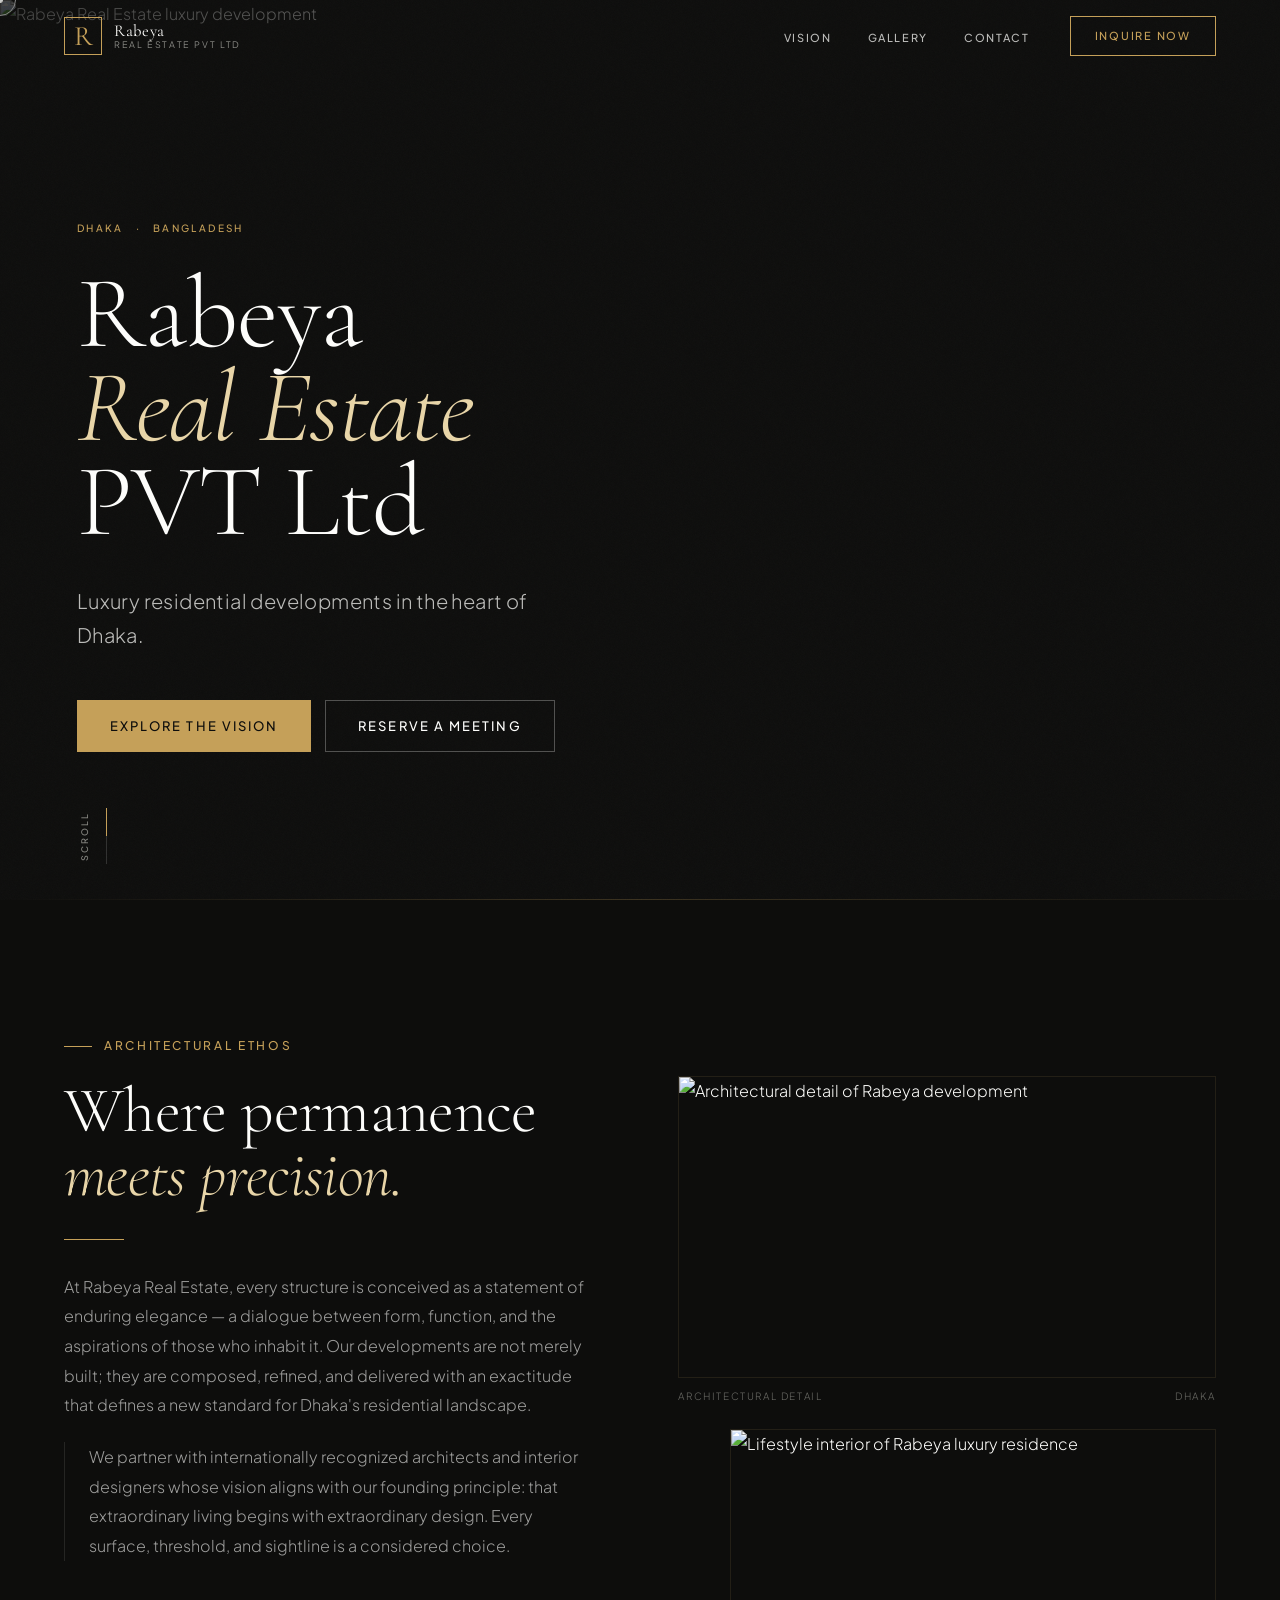
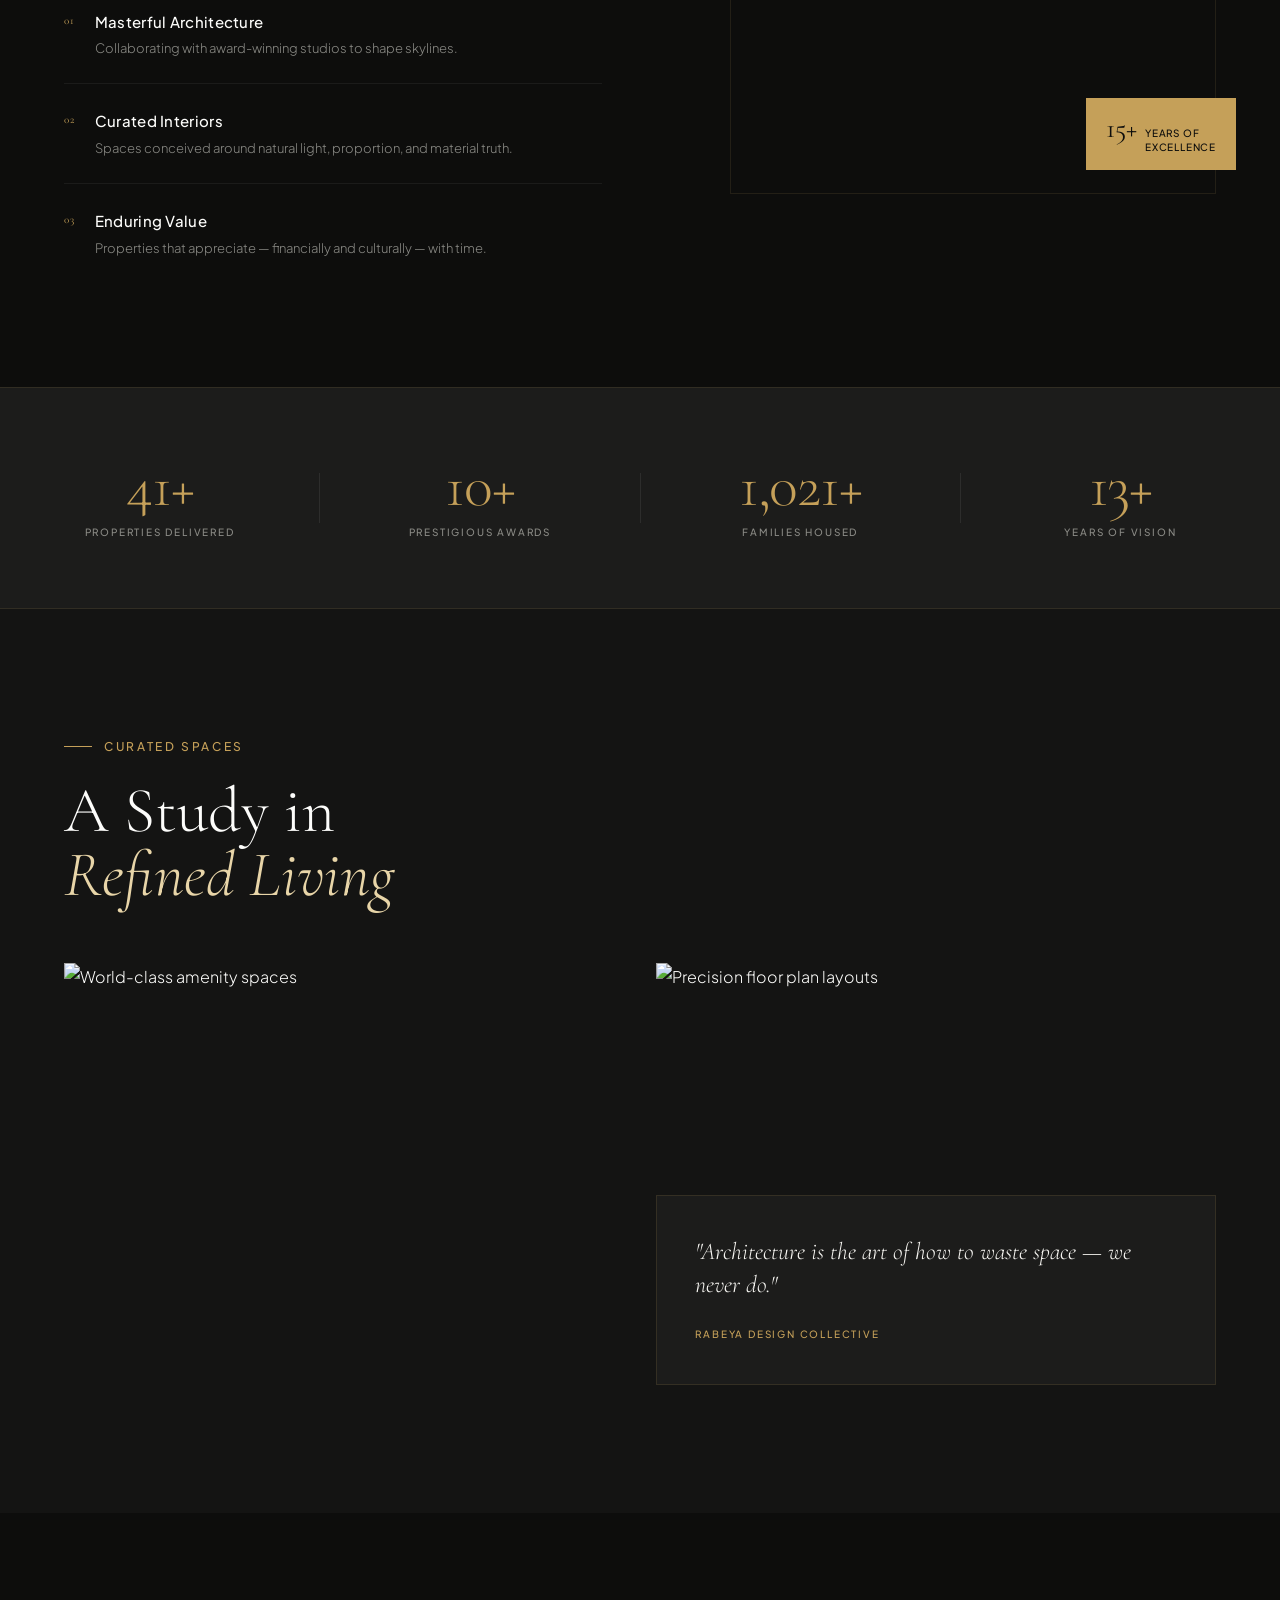
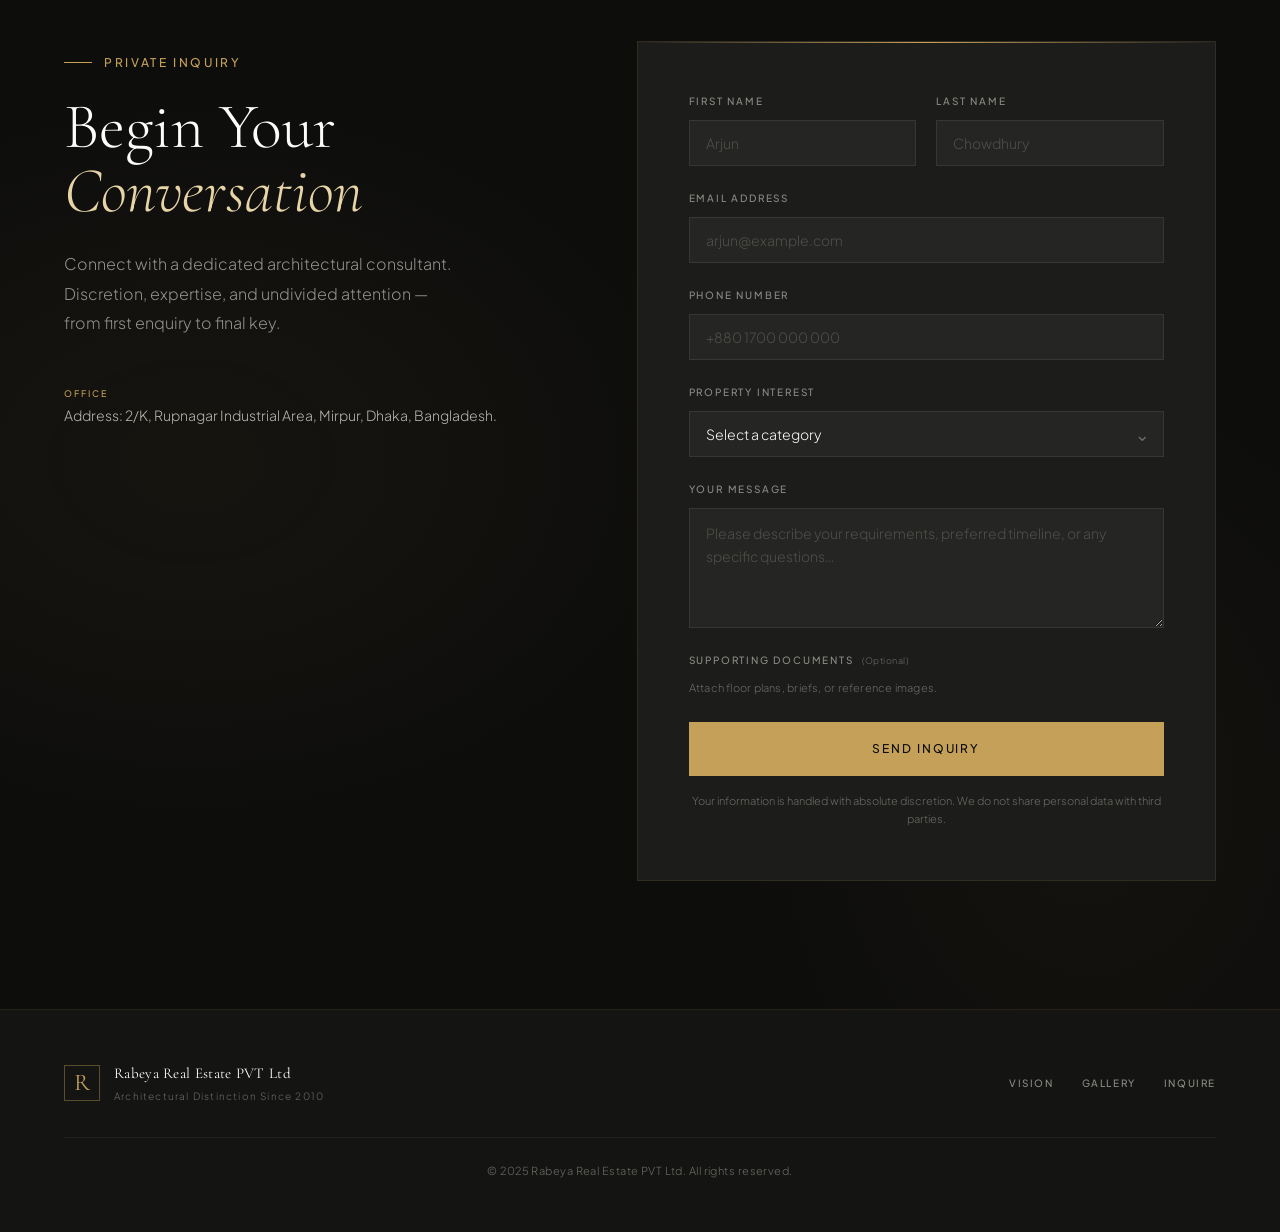
==== commit 76c522f2: "Add files via upload" ====
--- a/index.html
+++ b/index.html
@@ -74,7 +74,7 @@
     <div class="hero__grain"></div>
 
     <div class="hero__content" data-reveal>
-      <p class="hero__eyebrow">Est. 2010 &ensp;&middot;&ensp; Dhaka, Bangladesh</p>
+      <p class="hero__eyebrow">Dhaka &ensp;&middot;&ensp; Bangladesh</p>
       <h1 class="hero__headline">
         <span class="hero__headline-line" data-stagger="0">Rabeya</span>
         <em class="hero__headline-line hero__headline-em" data-stagger="1">Real Estate</em>
@@ -166,7 +166,7 @@
           </div>
           <div class="about__img-caption">
             <span>Architectural Detail</span>
-            <span>Dhaka, 2024</span>
+            <span>Dhaka</span>
           </div>
         </div>
         <div class="about__img-secondary-wrap">
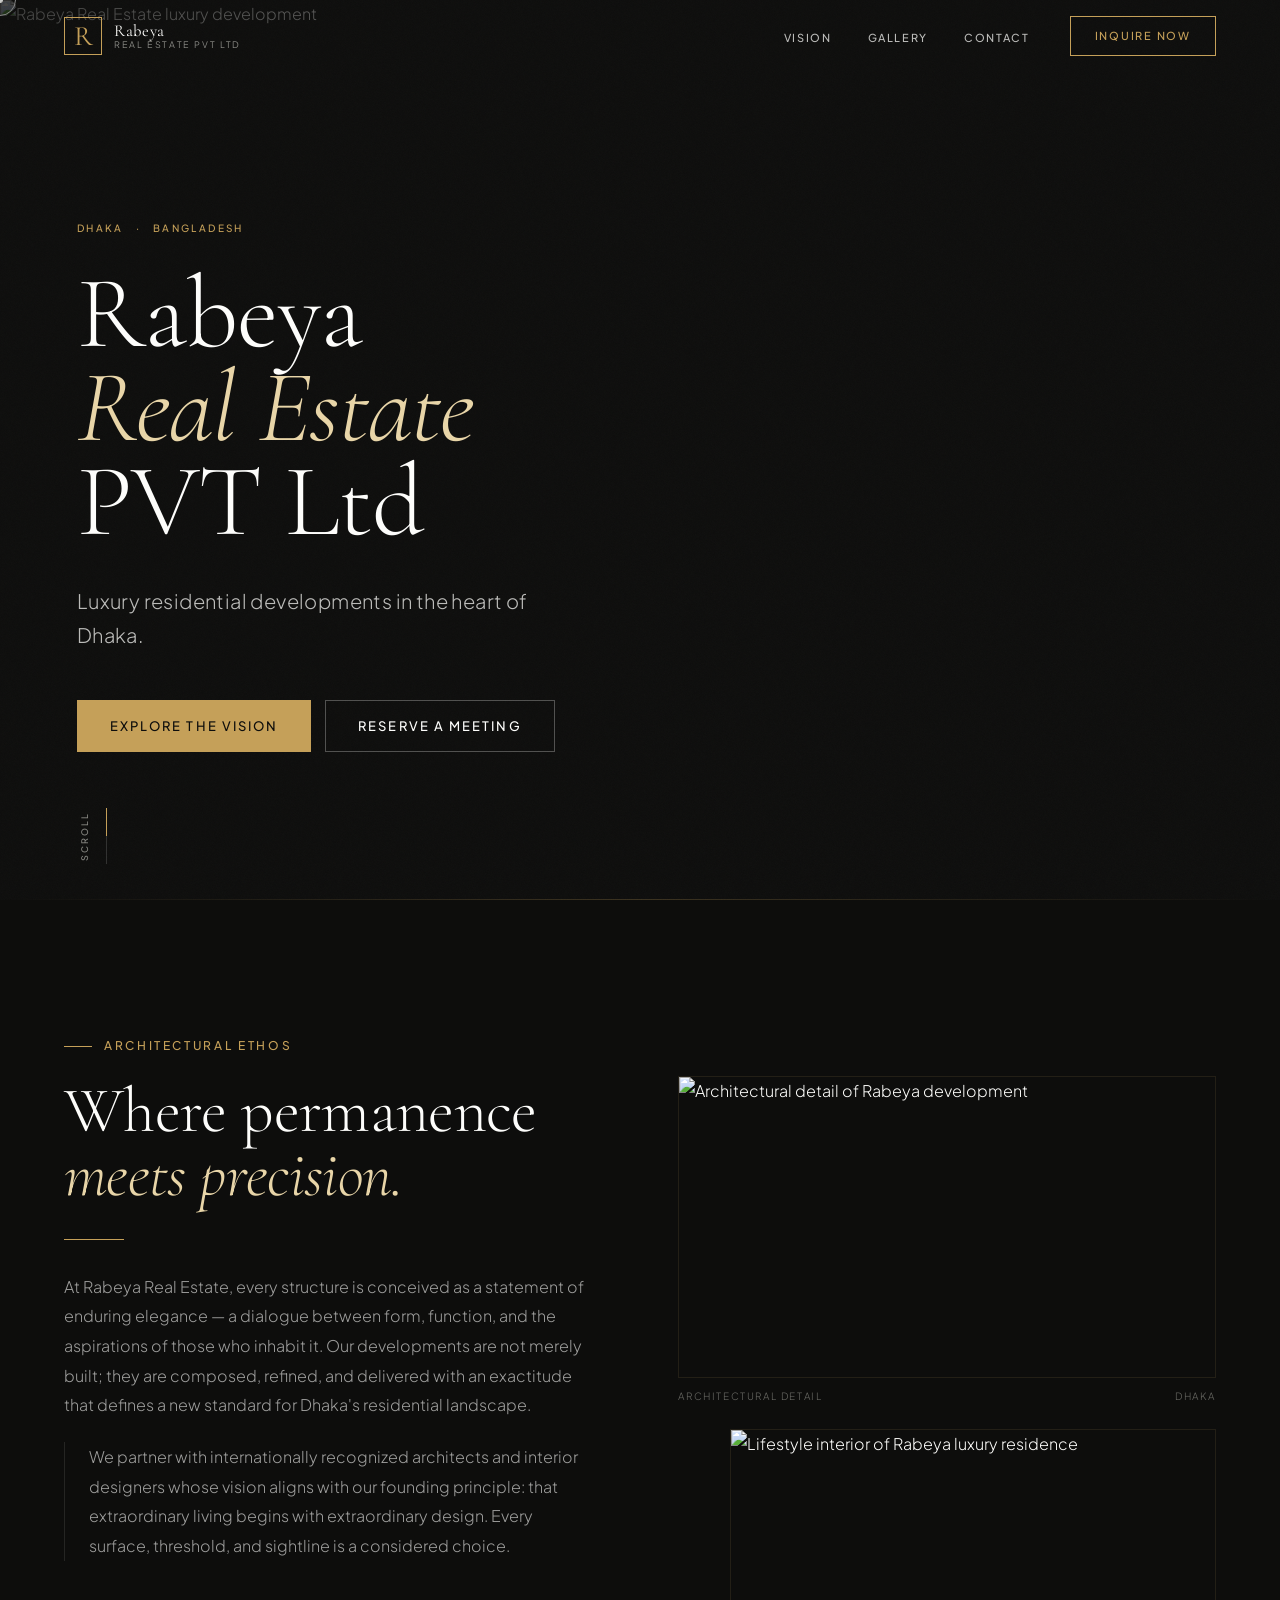
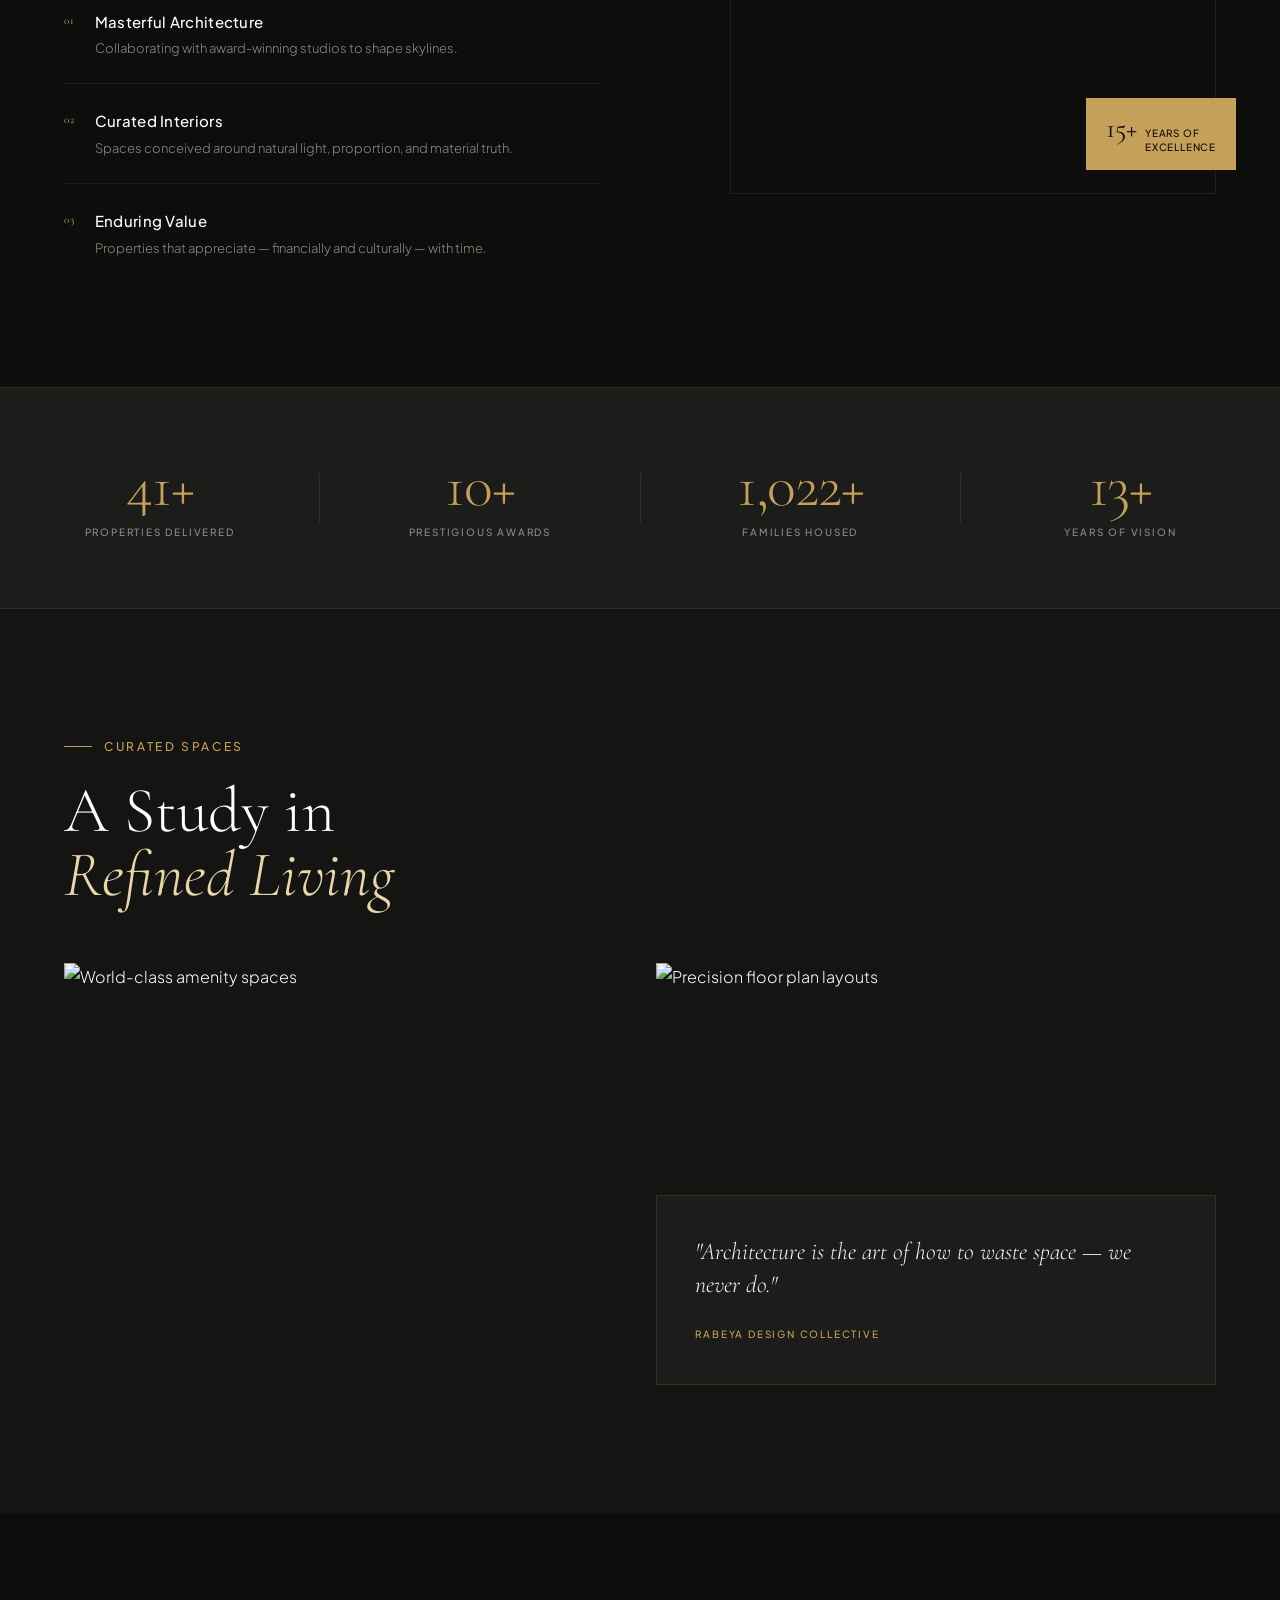
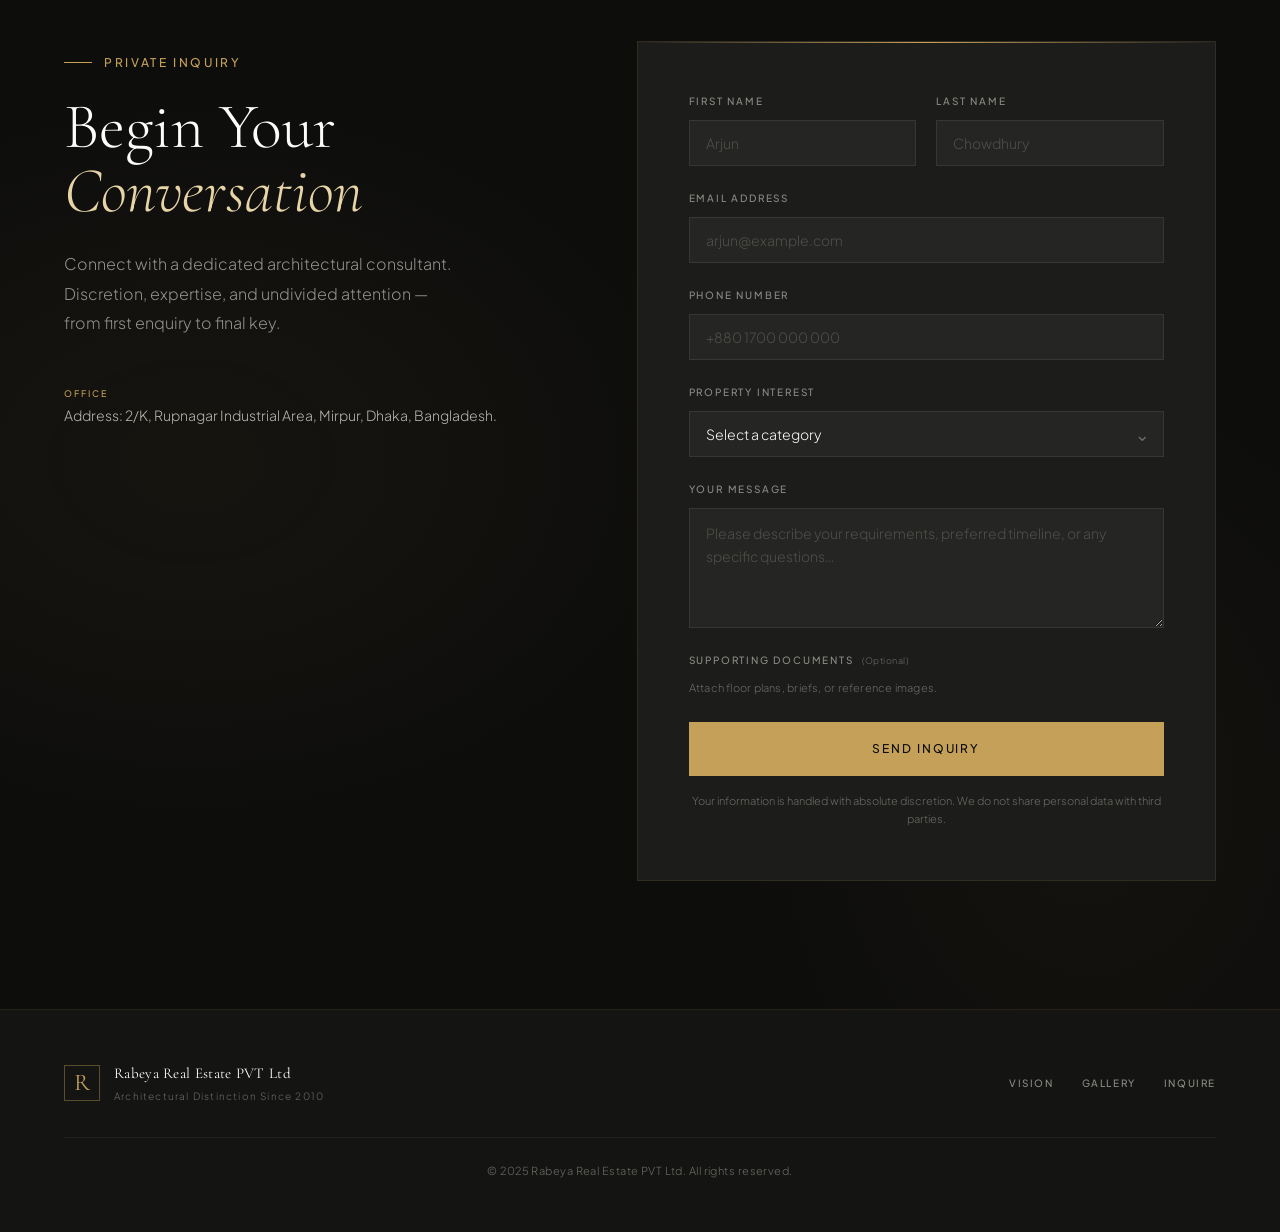
==== commit 46e4ec89: "Add files via upload" ====
--- a/index.html
+++ b/index.html
@@ -64,7 +64,7 @@
   <section class="hero" id="hero" aria-label="Hero">
     <div class="hero__bg" id="heroBg">
       <img
-        src="https://rx2qv4o3ss.ucarecd.net/8155597e-d91a-435e-988c-753856be0e12/HeroImage.png/-/format/auto/-/quality/smart/"
+        src="https://rx2qv4o3ss.ucarecd.net/8155597e-d91a-435e-988c-753856be0e12/HeroImage.png"
         alt="Rabeya Real Estate luxury development"
         class="hero__bg-img"
         fetchpriority="high"
@@ -158,7 +158,7 @@
         <div class="about__img-primary-wrap">
           <div class="about__img-aspect">
             <img
-              src="https://rx2qv4o3ss.ucarecd.net/77bb9e88-097f-4c12-aeaf-66c0fbba0840/DetailImage.png/-/format/auto/-/quality/smart/"
+              src="https://rx2qv4o3ss.ucarecd.net/77bb9e88-097f-4c12-aeaf-66c0fbba0840/DetailImage.png"
               alt="Architectural detail of Rabeya development"
               class="about__img"
               loading="lazy"
@@ -172,7 +172,7 @@
         <div class="about__img-secondary-wrap">
           <div class="about__img-aspect about__img-aspect--secondary">
             <img
-              src="https://rx2qv4o3ss.ucarecd.net/e8072cc1-4d3e-4e3a-b8c5-5852d4d3df42/LifestyleImage.png/-/format/auto/-/quality/smart/"
+              src="https://rx2qv4o3ss.ucarecd.net/e8072cc1-4d3e-4e3a-b8c5-5852d4d3df42/LifestyleImage.png"
               alt="Lifestyle interior of Rabeya luxury residence"
               class="about__img"
               loading="lazy"
@@ -226,7 +226,7 @@
       <article class="gallery__tile gallery__tile--large" tabindex="0" aria-label="Amenity spaces">
         <div class="gallery__tile-img-wrap">
           <img
-            src="https://rx2qv4o3ss.ucarecd.net/22992db5-f28d-41ca-8101-cf60dafb414d/AmenityImage.png/-/format/auto/-/quality/smart/"
+            src="https://rx2qv4o3ss.ucarecd.net/22992db5-f28d-41ca-8101-cf60dafb414d/AmenityImage.png"
             alt="World-class amenity spaces"
             class="gallery__tile-img"
             loading="lazy"
@@ -251,7 +251,7 @@
         <article class="gallery__tile gallery__tile--tall" tabindex="0" aria-label="Floor plans">
           <div class="gallery__tile-img-wrap">
             <img
-              src="https://rx2qv4o3ss.ucarecd.net/f8d70fd5-b0ea-429b-bcd6-749f8c759baa/FloorPlanImage.png/-/format/auto/-/quality/smart/"
+              src="https://rx2qv4o3ss.ucarecd.net/f8d70fd5-b0ea-429b-bcd6-749f8c759baa/FloorPlanImage.png"
               alt="Precision floor plan layouts"
               class="gallery__tile-img"
               loading="lazy"
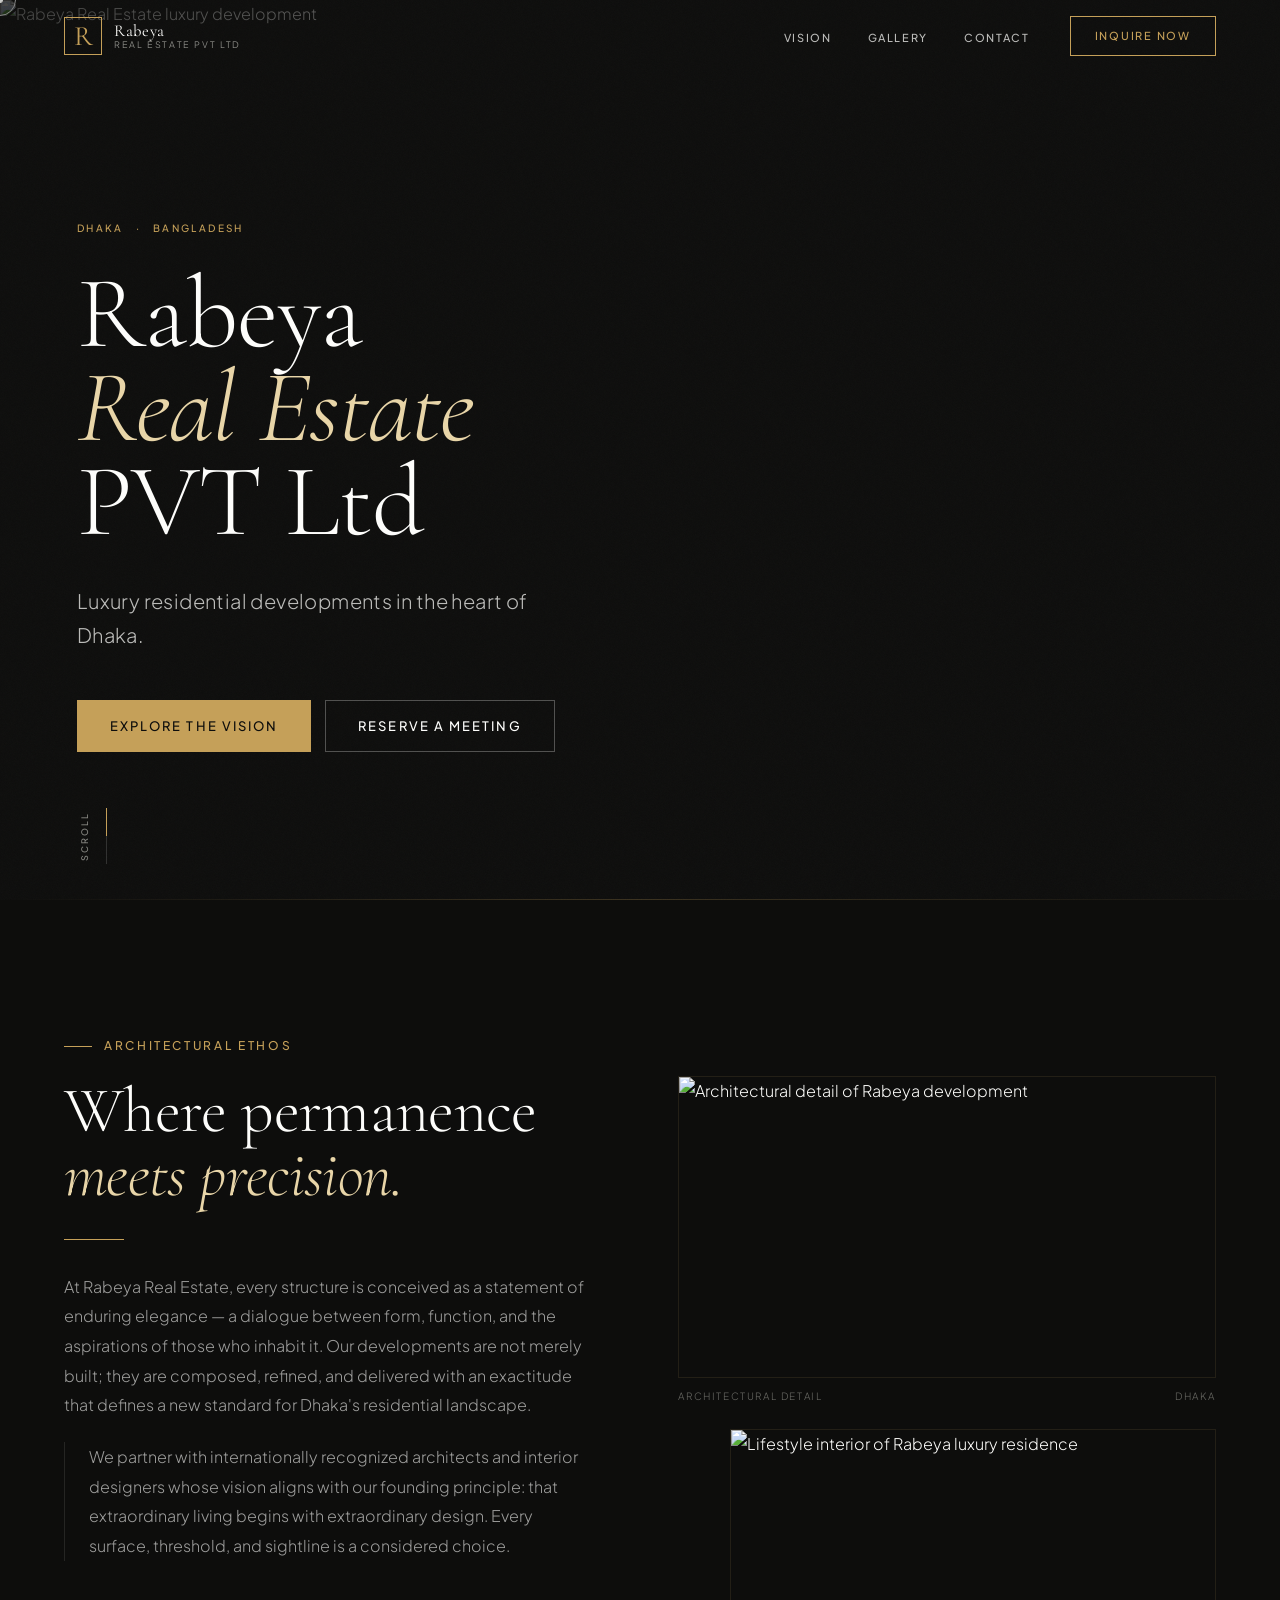
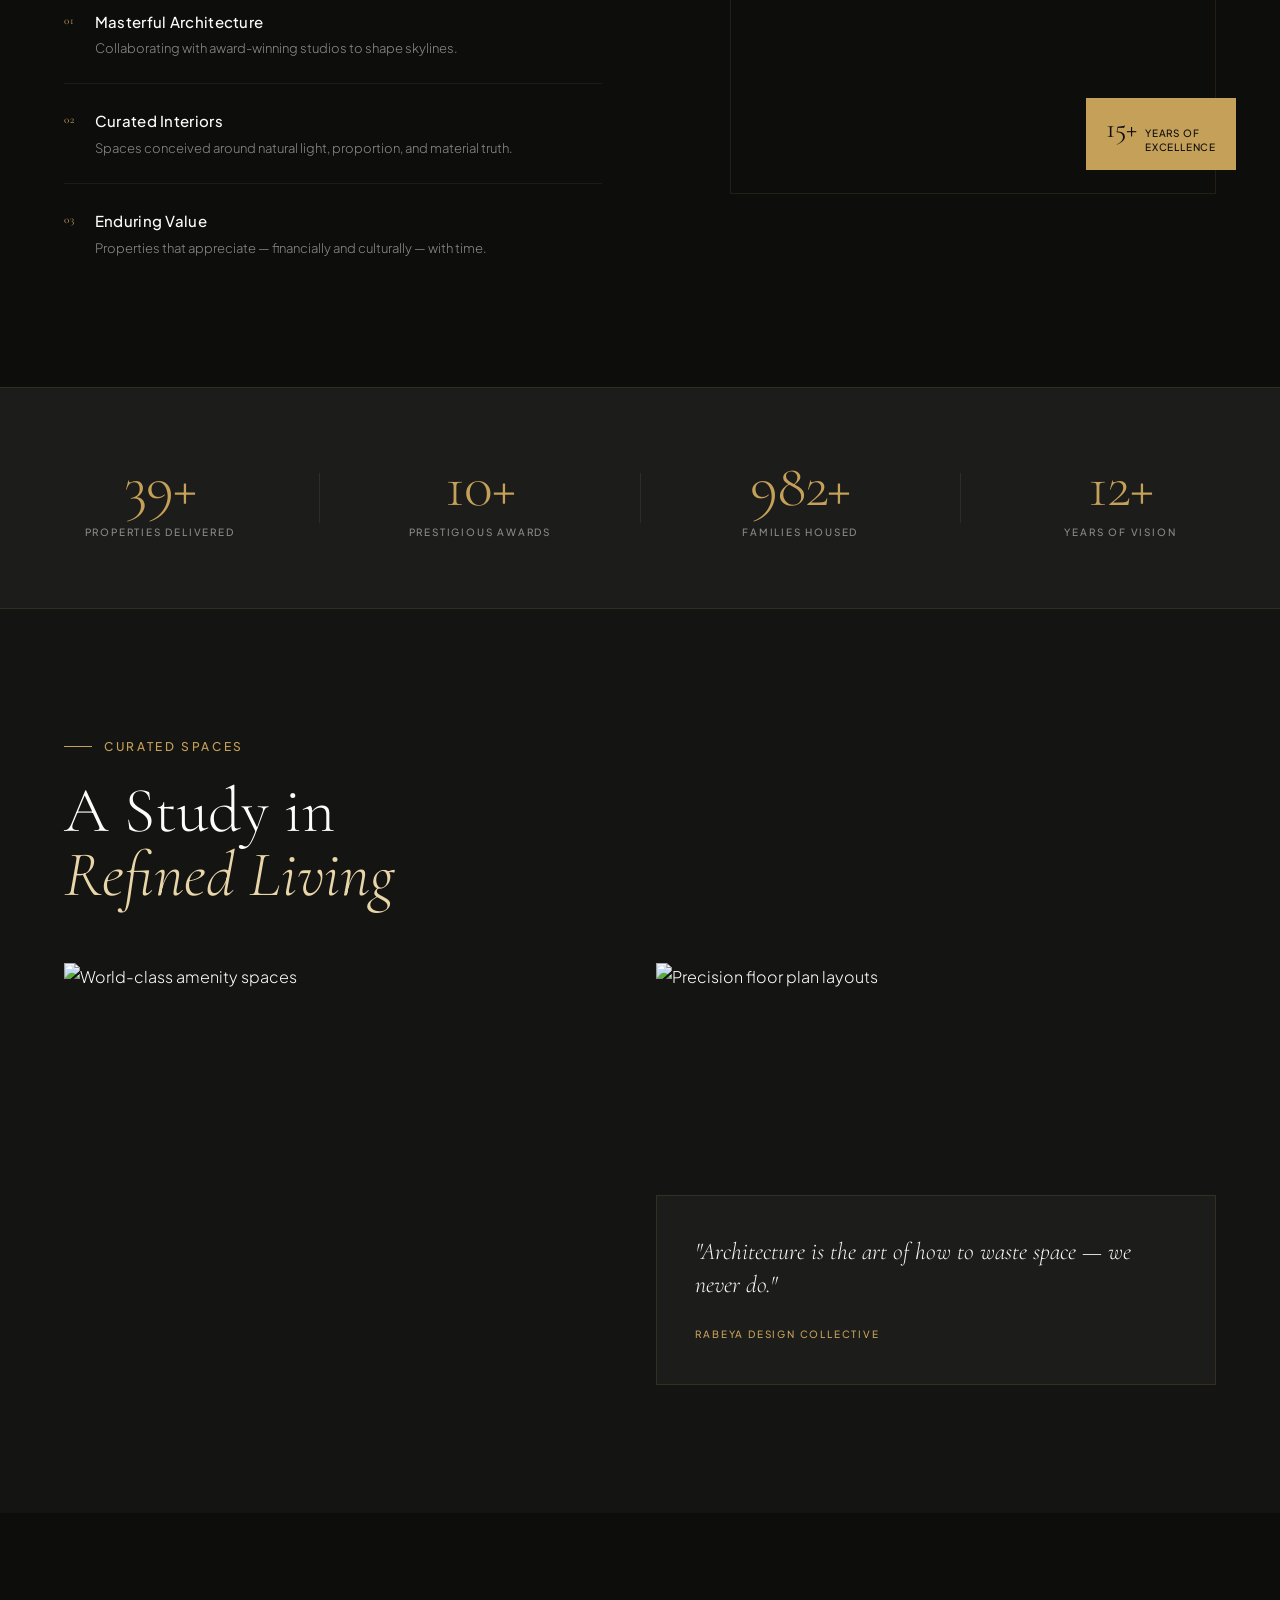
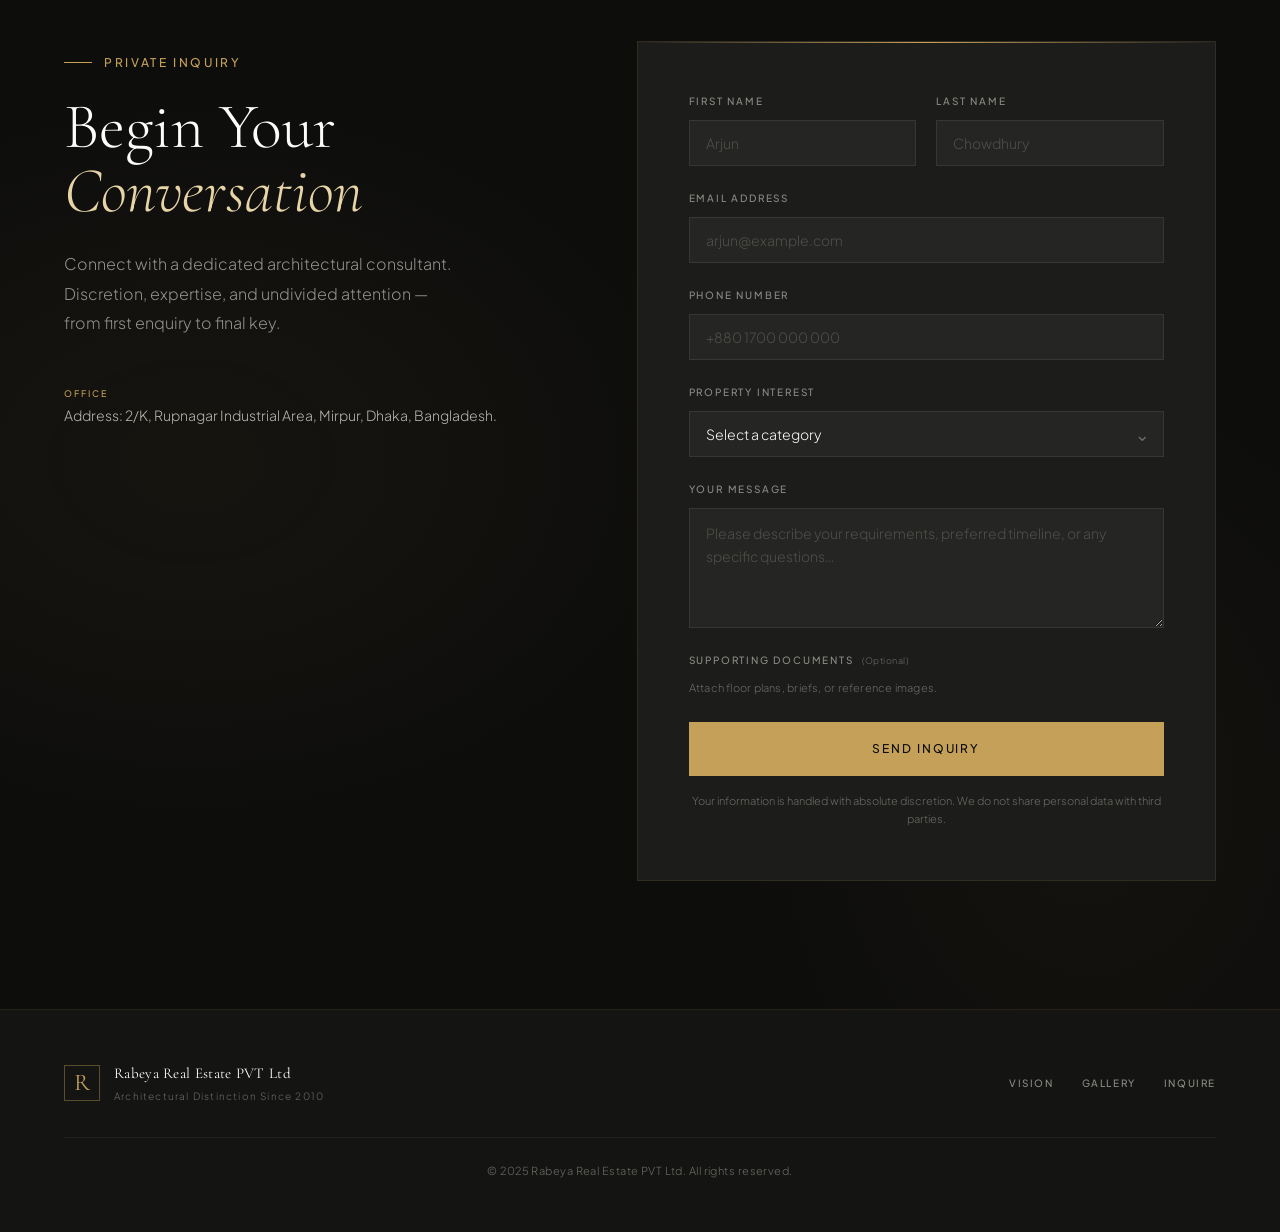
==== commit 1e209c97: "Update index.html" ====
--- a/index.html
+++ b/index.html
@@ -6,12 +6,10 @@
   <meta name="description" content="Rabeya Real Estate PVT Ltd — Luxury residential developments in the heart of Dhaka." />
   <title>Rabeya Real Estate PVT Ltd — Architectural Distinction</title>
 
-  <!-- Google Fonts -->
   <link rel="preconnect" href="https://fonts.googleapis.com" />
   <link rel="preconnect" href="https://fonts.gstatic.com" crossorigin />
   <link href="https://fonts.googleapis.com/css2?family=Cormorant+Garamond:ital,wght@0,300;0,400;0,500;0,600;1,300;1,400&family=Plus+Jakarta+Sans:wght@300;400;500;600&display=swap" rel="stylesheet" />
 
-  <!-- Uploadcare Blocks -->
   <script type="module" src="https://cdn.jsdelivr.net/npm/@uploadcare/blocks@0.50.6/web/lr-file-uploader-regular.min.js"></script>
   <link rel="stylesheet" href="https://cdn.jsdelivr.net/npm/@uploadcare/blocks@0.50.6/web/lr-file-uploader-regular.min.css" />
 
@@ -19,9 +17,6 @@
 </head>
 <body>
 
-  <!-- ══════════════════════════════════════════
-       NAVIGATION
-  ══════════════════════════════════════════ -->
   <nav class="nav" id="nav" aria-label="Primary navigation">
     <div class="nav__inner">
       <a href="#" class="nav__brand" aria-label="Rabeya Real Estate home">
@@ -47,7 +42,6 @@
       </button>
     </div>
 
-    <!-- Mobile menu -->
     <div class="nav__mobile" id="navMobile" aria-hidden="true">
       <ul class="nav__mobile-links" role="list">
         <li><a href="#about" class="nav__mobile-link">Vision</a></li>
@@ -58,9 +52,6 @@
     </div>
   </nav>
 
-  <!-- ══════════════════════════════════════════
-       SECTION 1 — HERO
-  ══════════════════════════════════════════ -->
   <section class="hero" id="hero" aria-label="Hero">
     <div class="hero__bg" id="heroBg">
       <img
@@ -89,7 +80,6 @@
       </div>
     </div>
 
-    <!-- Scroll indicator -->
     <div class="hero__scroll" aria-hidden="true">
       <span class="hero__scroll-label">Scroll</span>
       <div class="hero__scroll-track">
@@ -97,17 +87,12 @@
       </div>
     </div>
 
-    <!-- Bottom edge rule -->
     <div class="hero__edge" aria-hidden="true"></div>
   </section>
 
-  <!-- ══════════════════════════════════════════
-       SECTION 2 — ABOUT / FEATURES
-  ══════════════════════════════════════════ -->
   <section class="about" id="about" aria-label="About Rabeya Real Estate">
     <div class="about__container">
 
-      <!-- Left column — Editorial typography -->
       <div class="about__editorial" data-reveal>
         <p class="section-eyebrow">Architectural Ethos</p>
         <h2 class="about__headline">
@@ -153,7 +138,6 @@
         </ul>
       </div>
 
-      <!-- Right column — Image composition -->
       <div class="about__imagery" data-reveal>
         <div class="about__img-primary-wrap">
           <div class="about__img-aspect">
@@ -187,7 +171,6 @@
 
     </div>
 
-    <!-- Stats bar -->
     <div class="about__stats" data-reveal>
       <div class="about__stat">
         <span class="about__stat-num" data-count="48">0</span>
@@ -211,9 +194,6 @@
     </div>
   </section>
 
-  <!-- ══════════════════════════════════════════
-       SECTION 3 — GALLERY
-  ══════════════════════════════════════════ -->
   <section class="gallery" id="gallery" aria-label="Property gallery">
     <div class="gallery__header" data-reveal>
       <p class="section-eyebrow">Curated Spaces</p>
@@ -222,7 +202,6 @@
 
     <div class="gallery__grid" data-reveal>
 
-      <!-- Large feature tile -->
       <article class="gallery__tile gallery__tile--large" tabindex="0" aria-label="Amenity spaces">
         <div class="gallery__tile-img-wrap">
           <img
@@ -245,7 +224,6 @@
         </div>
       </article>
 
-      <!-- Right column — two stacked tiles -->
       <div class="gallery__col-right">
 
         <article class="gallery__tile gallery__tile--tall" tabindex="0" aria-label="Floor plans">
@@ -286,9 +264,6 @@
     </div>
   </section>
 
-  <!-- ══════════════════════════════════════════
-       SECTION 4 — CONTACT FORM
-  ══════════════════════════════════════════ -->
   <section class="contact" id="contact" aria-label="Inquiry form">
     <div class="contact__bg" aria-hidden="true"></div>
 
@@ -310,7 +285,6 @@
          </div>
       </div>
 
-      <!-- Form card -->
       <div class="contact__card" data-reveal>
         <form
           class="contact__form"
@@ -318,13 +292,12 @@
           novalidate
           aria-label="Inquiry form"
         >
-          <!-- Web3Forms access key -->
           <input type="hidden" name="access_key" value="59744022-1457-4cc3-bac4-718269906e50" />
           <input type="hidden" name="subject" value="New Inquiry — Rabeya Real Estate" />
           <input type="hidden" name="from_name" value="Rabeya Real Estate Website" />
-          <!-- File URL from Uploadcare -->
+          
           <input type="hidden" name="file_url" id="fileUrlInput" />
-          <!-- Honeypot anti-spam -->
+          
           <input type="text" name="botcheck" class="contact__honeypot" tabindex="-1" autocomplete="off" aria-hidden="true" />
 
           <div class="contact__form-grid">
@@ -405,7 +378,6 @@
             ></textarea>
           </div>
 
-          <!-- Uploadcare File Uploader -->
           <div class="contact__field">
             <label class="contact__label">Supporting Documents <span class="contact__label-opt">(Optional)</span></label>
             <div class="contact__upload-wrap">
@@ -413,6 +385,7 @@
                 css-src="https://cdn.jsdelivr.net/npm/@uploadcare/blocks@0.50.6/web/lr-file-uploader-regular.min.css"
                 ctx-name="my-uploader"
                 class="contact__uploader"
+                pubkey="1d5136bdbb1b63814fe7"
               ></lr-file-uploader-regular>
               <lr-upload-ctx-provider ctx-name="my-uploader" id="uploaderCtx"></lr-upload-ctx-provider>
               <p class="contact__upload-hint">Attach floor plans, briefs, or reference images.</p>
@@ -430,7 +403,6 @@
           </p>
         </form>
 
-        <!-- Success state -->
         <div class="contact__success" id="contactSuccess" aria-live="polite" aria-atomic="true">
           <div class="contact__success-inner">
             <div class="contact__success-icon" aria-hidden="true">
@@ -452,9 +424,6 @@
     </div>
   </section>
 
-  <!-- ══════════════════════════════════════════
-       FOOTER
-  ══════════════════════════════════════════ -->
   <footer class="footer" role="contentinfo">
     <div class="footer__inner">
       <div class="footer__brand">
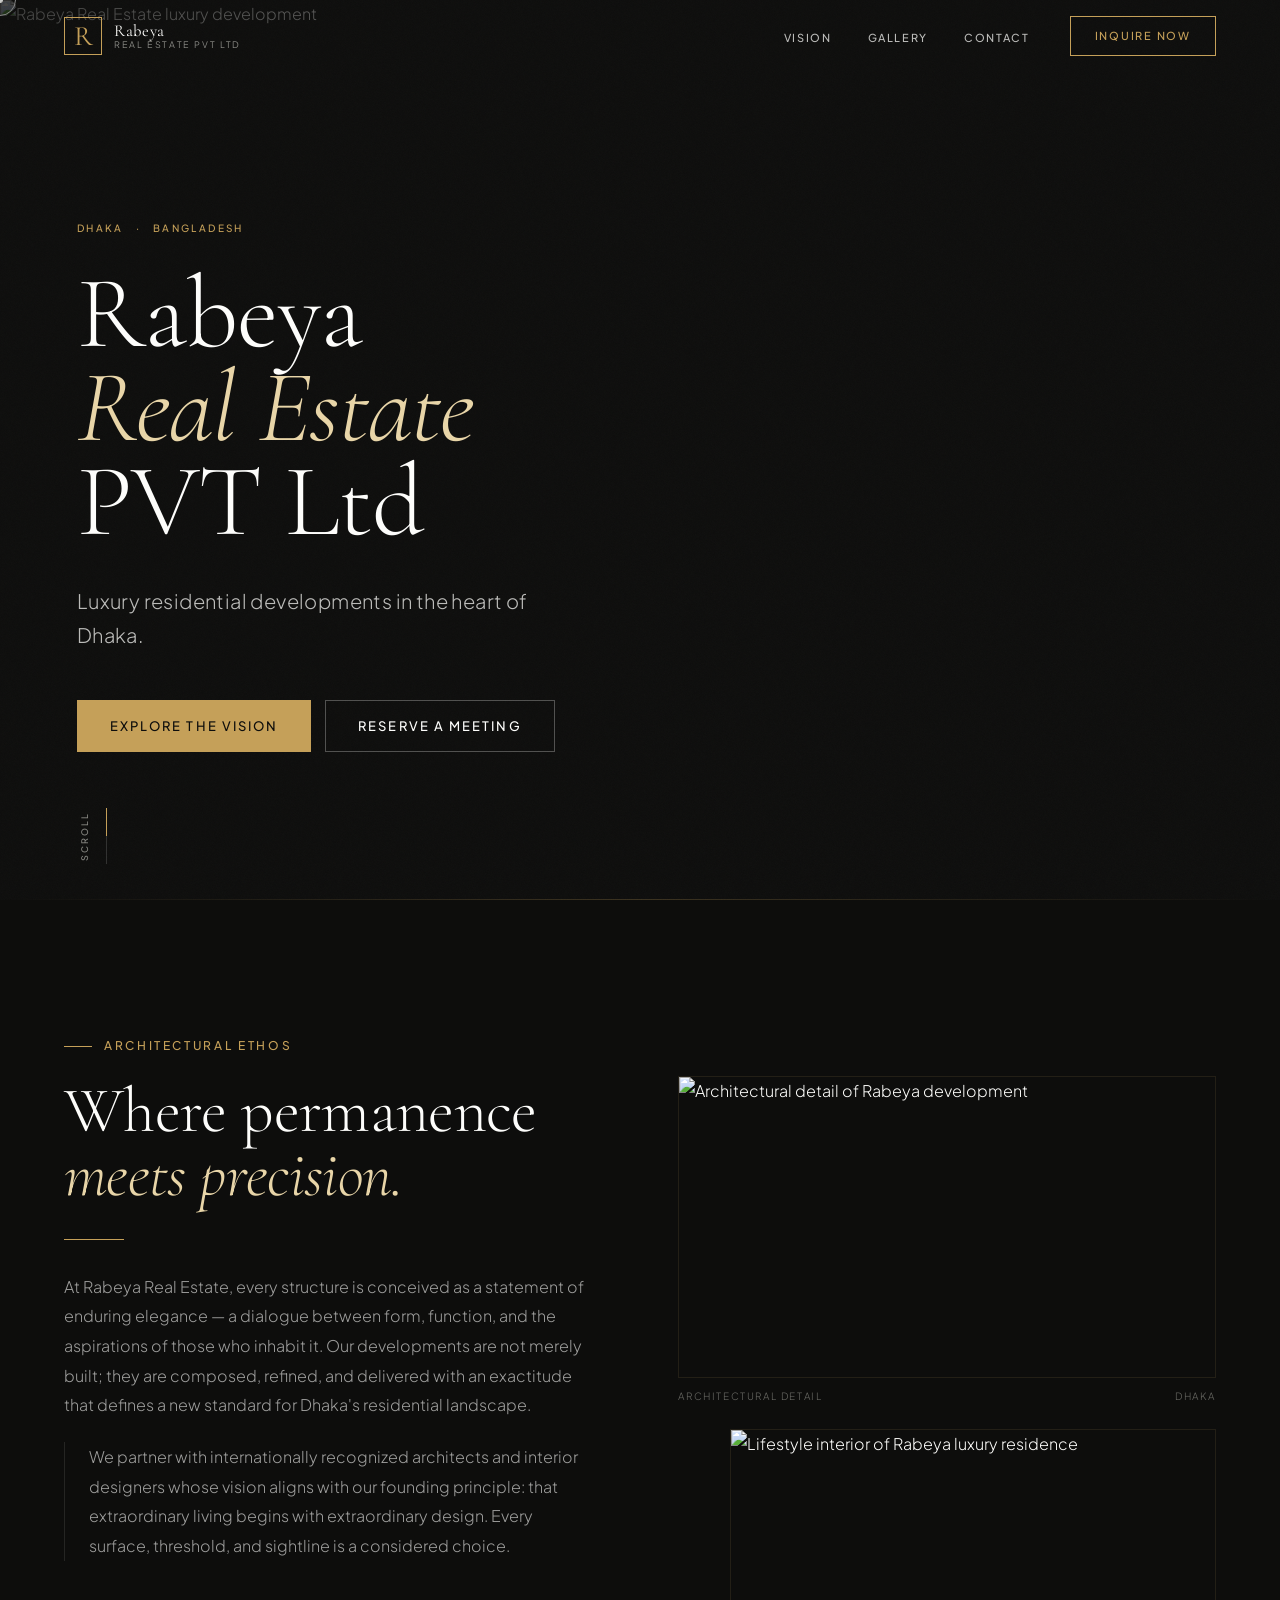
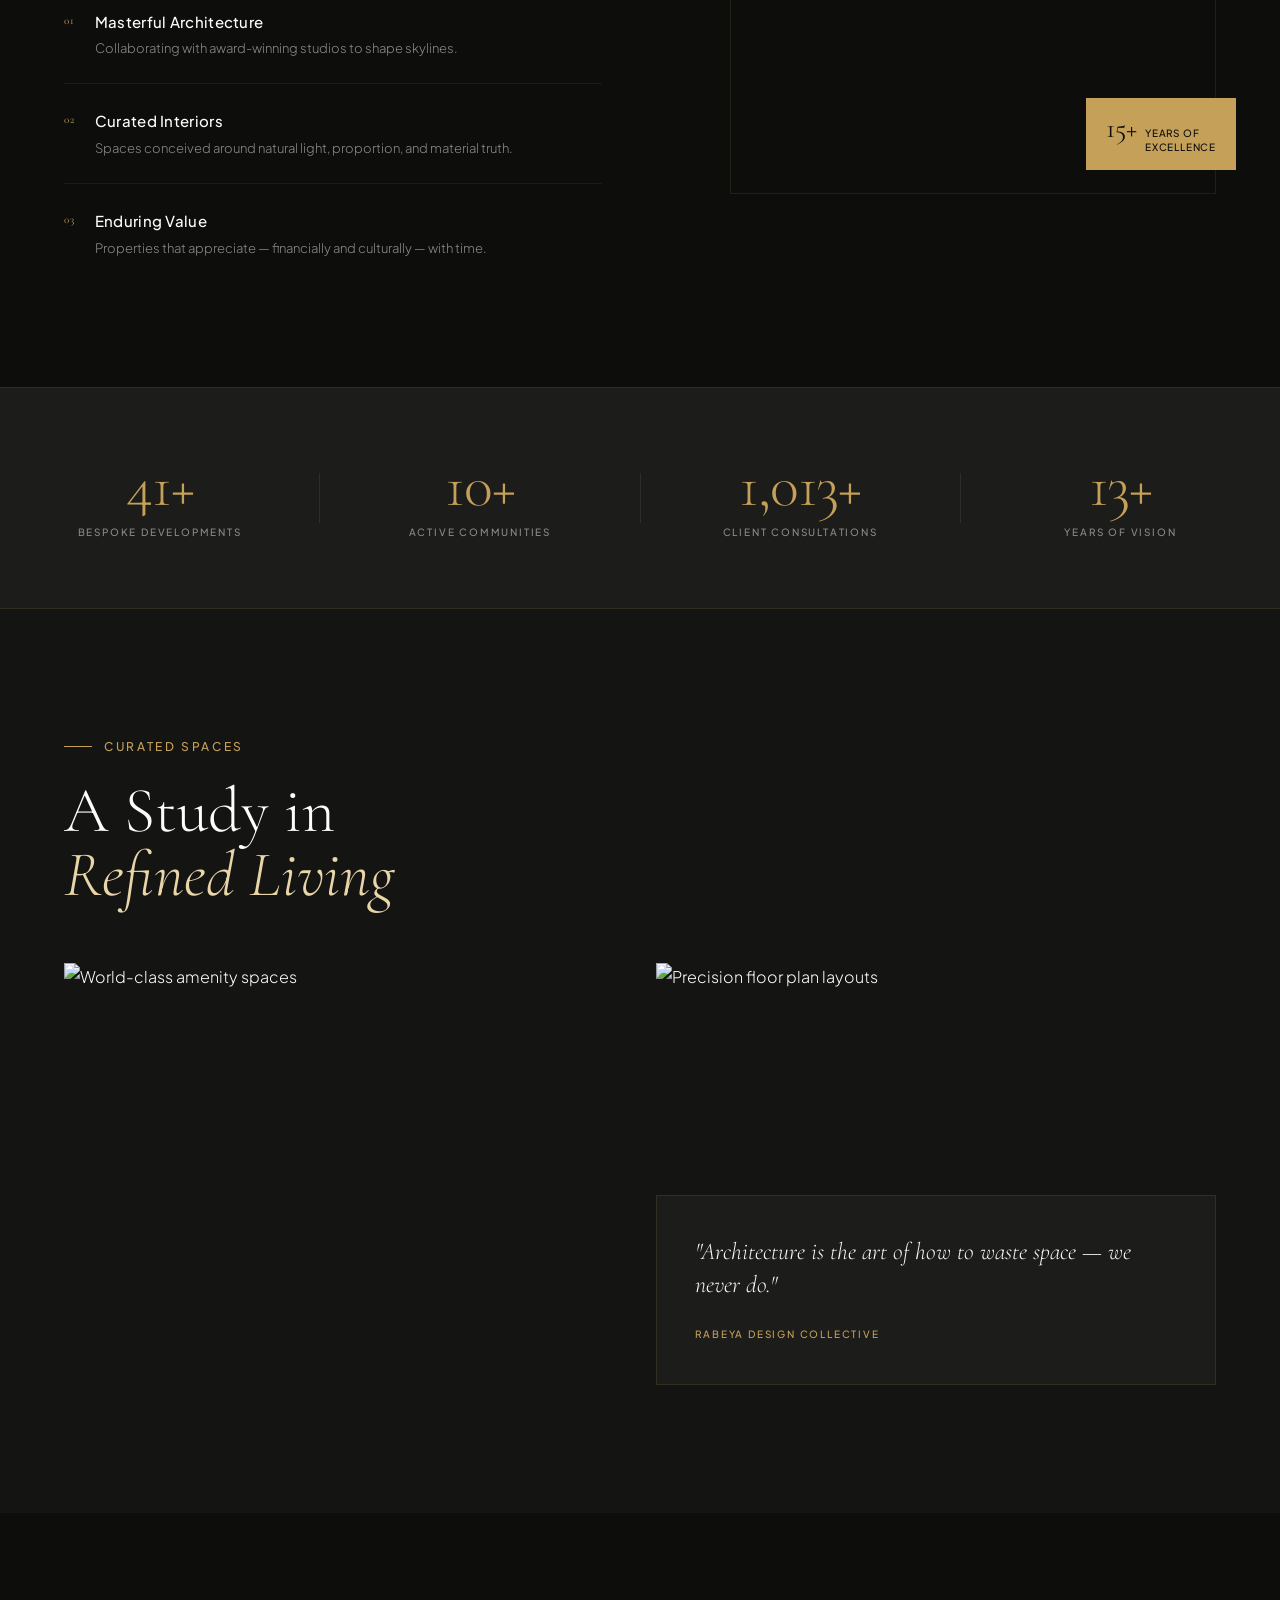
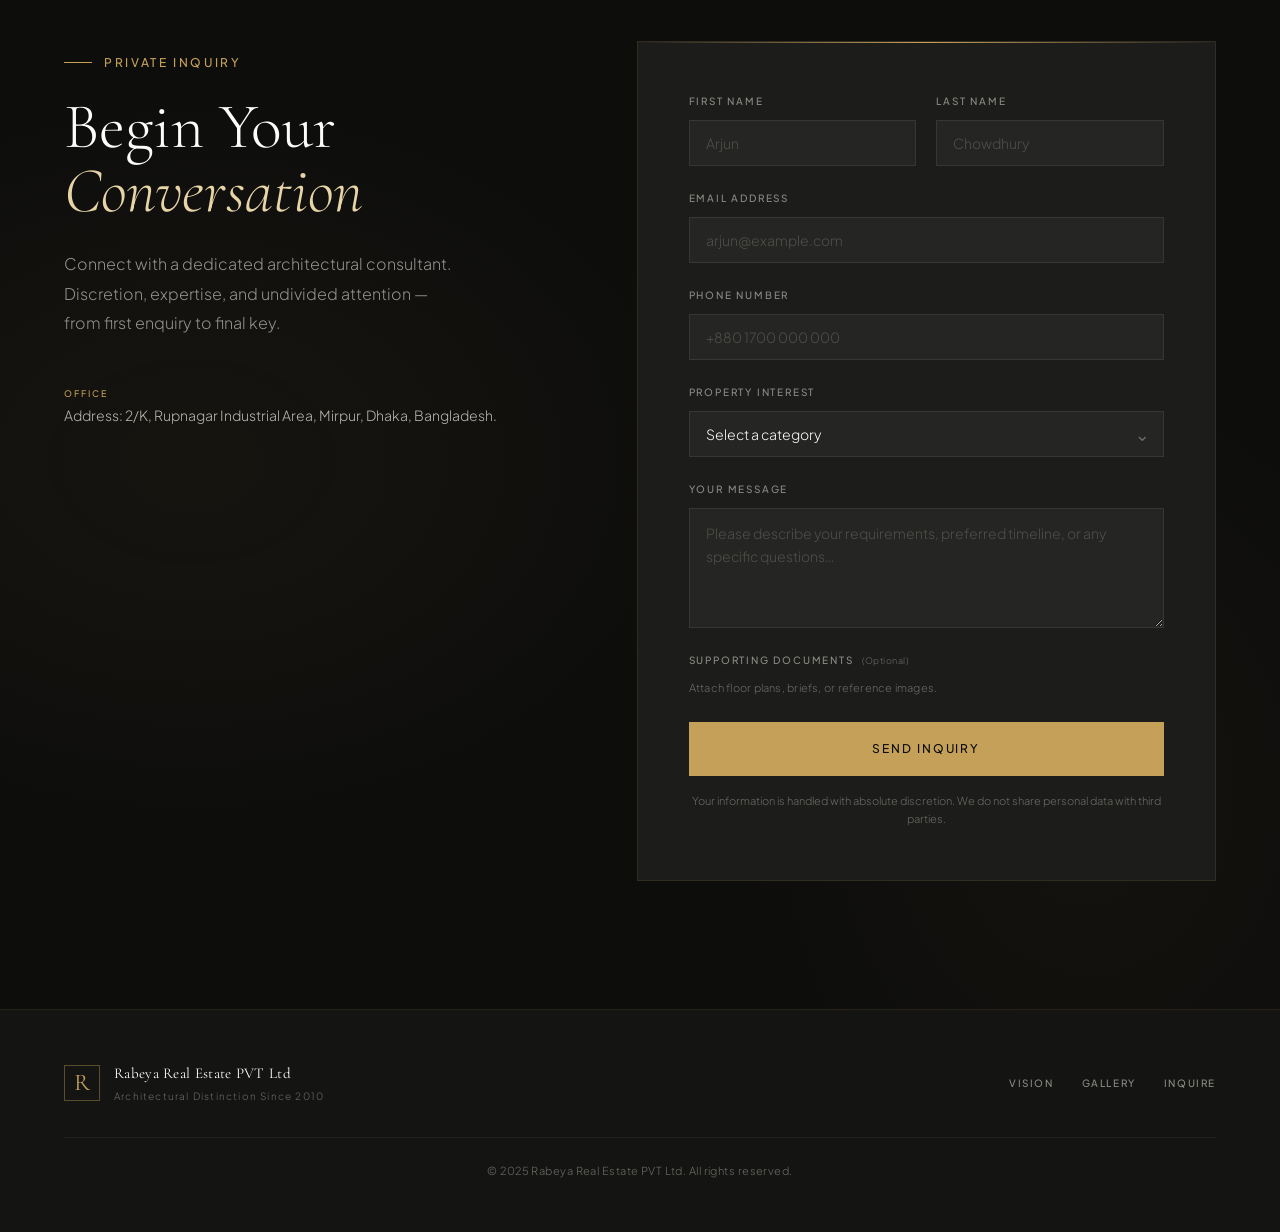
==== commit 9867475d: "Add files via upload" ====
--- a/index.html
+++ b/index.html
@@ -11,7 +11,11 @@
   <link href="https://fonts.googleapis.com/css2?family=Cormorant+Garamond:ital,wght@0,300;0,400;0,500;0,600;1,300;1,400&family=Plus+Jakarta+Sans:wght@300;400;500;600&display=swap" rel="stylesheet" />
 
   <script type="module" src="https://cdn.jsdelivr.net/npm/@uploadcare/blocks@0.50.6/web/lr-file-uploader-regular.min.js"></script>
-  <link rel="stylesheet" href="https://cdn.jsdelivr.net/npm/@uploadcare/blocks@0.50.6/web/lr-file-uploader-regular.min.css" />
+  <link rel="stylesheet" href="https://cdn.jsdelivr.net/npm/@uploadcare/file-uploader@v1/web/uc-file-uploader-regular.min.css" />
+  <script type="module">
+    import * as UC from 'https://cdn.jsdelivr.net/npm/@uploadcare/file-uploader@v1/web/file-uploader.min.js';
+    UC.defineComponents(UC);
+  </script>
 
   <link rel="stylesheet" href="style.css" />
 </head>
@@ -174,17 +178,17 @@
     <div class="about__stats" data-reveal>
       <div class="about__stat">
         <span class="about__stat-num" data-count="48">0</span>
-        <span class="about__stat-label">Properties Delivered</span>
+        <span class="about__stat-label">Bespoke Developments</span>
       </div>
       <div class="about__stat-divider" aria-hidden="true"></div>
       <div class="about__stat">
         <span class="about__stat-num" data-count="12">0</span>
-        <span class="about__stat-label">Prestigious Awards</span>
+        <span class="about__stat-label">Active Communities</span>
       </div>
       <div class="about__stat-divider" aria-hidden="true"></div>
       <div class="about__stat">
         <span class="about__stat-num" data-count="1200">0</span>
-        <span class="about__stat-label">Families Housed</span>
+        <span class="about__stat-label">Client Consultations</span>
       </div>
       <div class="about__stat-divider" aria-hidden="true"></div>
       <div class="about__stat">
@@ -381,15 +385,14 @@
           <div class="contact__field">
             <label class="contact__label">Supporting Documents <span class="contact__label-opt">(Optional)</span></label>
             <div class="contact__upload-wrap">
-              <lr-file-uploader-regular
-                css-src="https://cdn.jsdelivr.net/npm/@uploadcare/blocks@0.50.6/web/lr-file-uploader-regular.min.css"
-                ctx-name="my-uploader"
-                class="contact__uploader"
-                pubkey="1d5136bdbb1b63814fe7"
-              ></lr-file-uploader-regular>
-              <lr-upload-ctx-provider ctx-name="my-uploader" id="uploaderCtx"></lr-upload-ctx-provider>
-              <p class="contact__upload-hint">Attach floor plans, briefs, or reference images.</p>
-            </div>
+          <uc-config ctx-name="my-uploader" pubkey="1d5136bdbb1b63814fe7"></uc-config>
+          <uc-file-uploader-regular
+            ctx-name="my-uploader"
+            class="contact__uploader"
+          ></uc-file-uploader-regular>
+          <uc-upload-ctx-provider ctx-name="my-uploader" id="uploaderCtx"></uc-upload-ctx-provider>
+          <p class="contact__upload-hint">Attach floor plans, briefs, or reference images.</p>
+        </div>
           </div>
 
           <button type="submit" class="btn btn--gold btn--submit" id="submitBtn">
@@ -444,4 +447,4 @@
 
   <script src="script.js"></script>
 </body>
-</html>
+</html>
--- a/style.css
+++ b/style.css
@@ -1510,4 +1510,4 @@
   }
 
   a, button, [tabindex="0"] { cursor: none; }
-}
+}
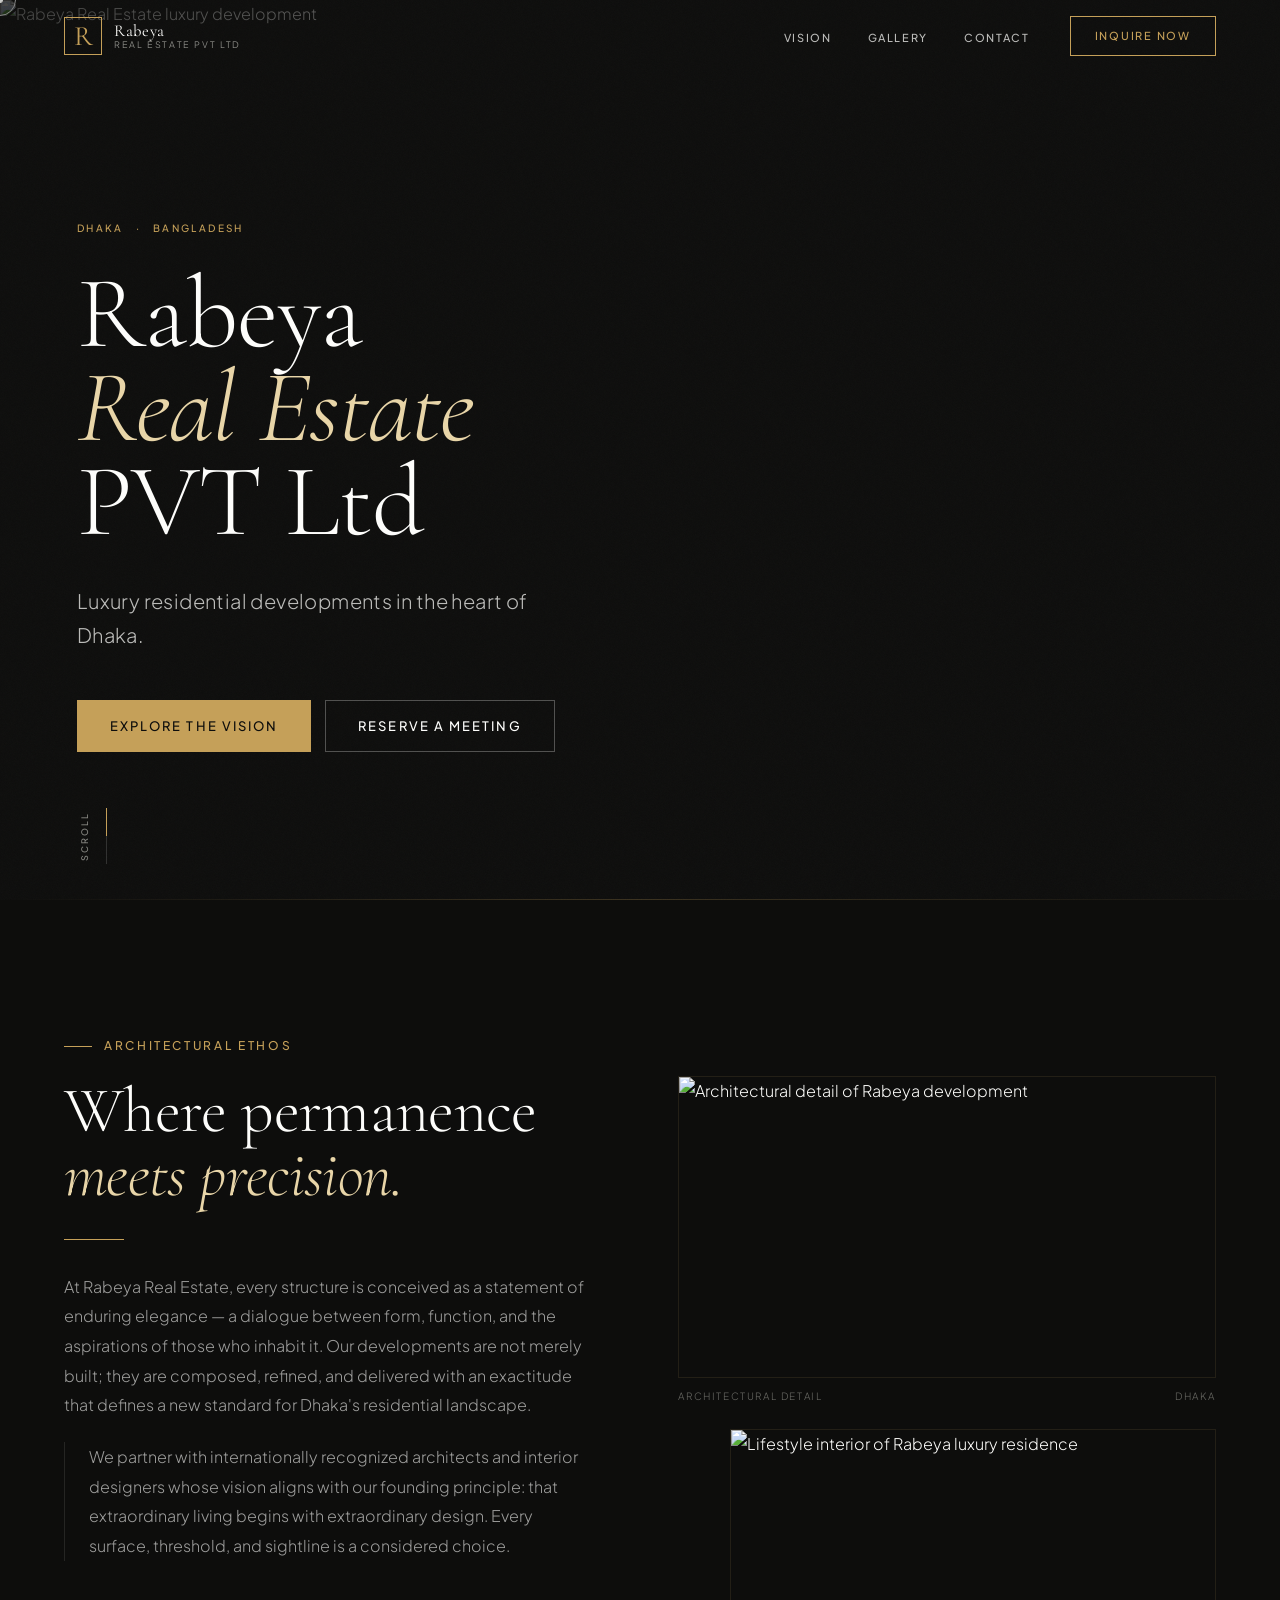
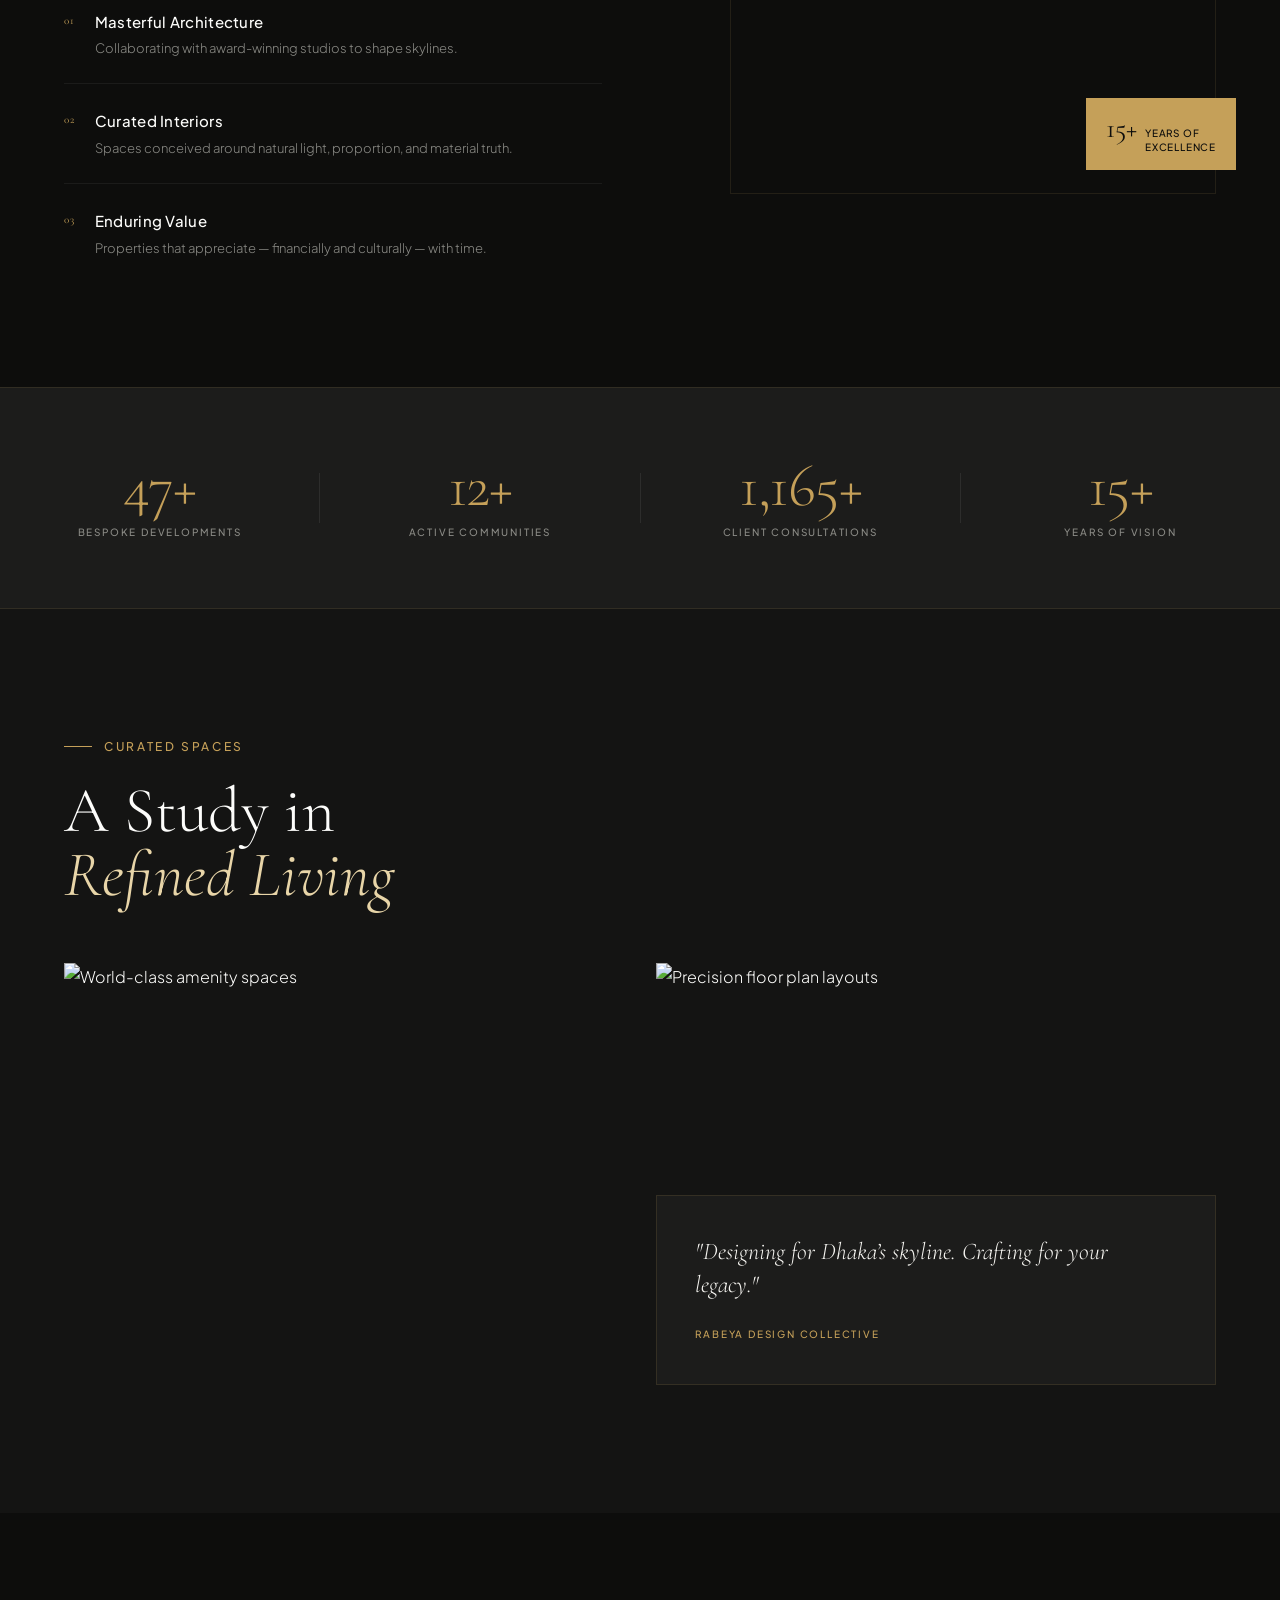
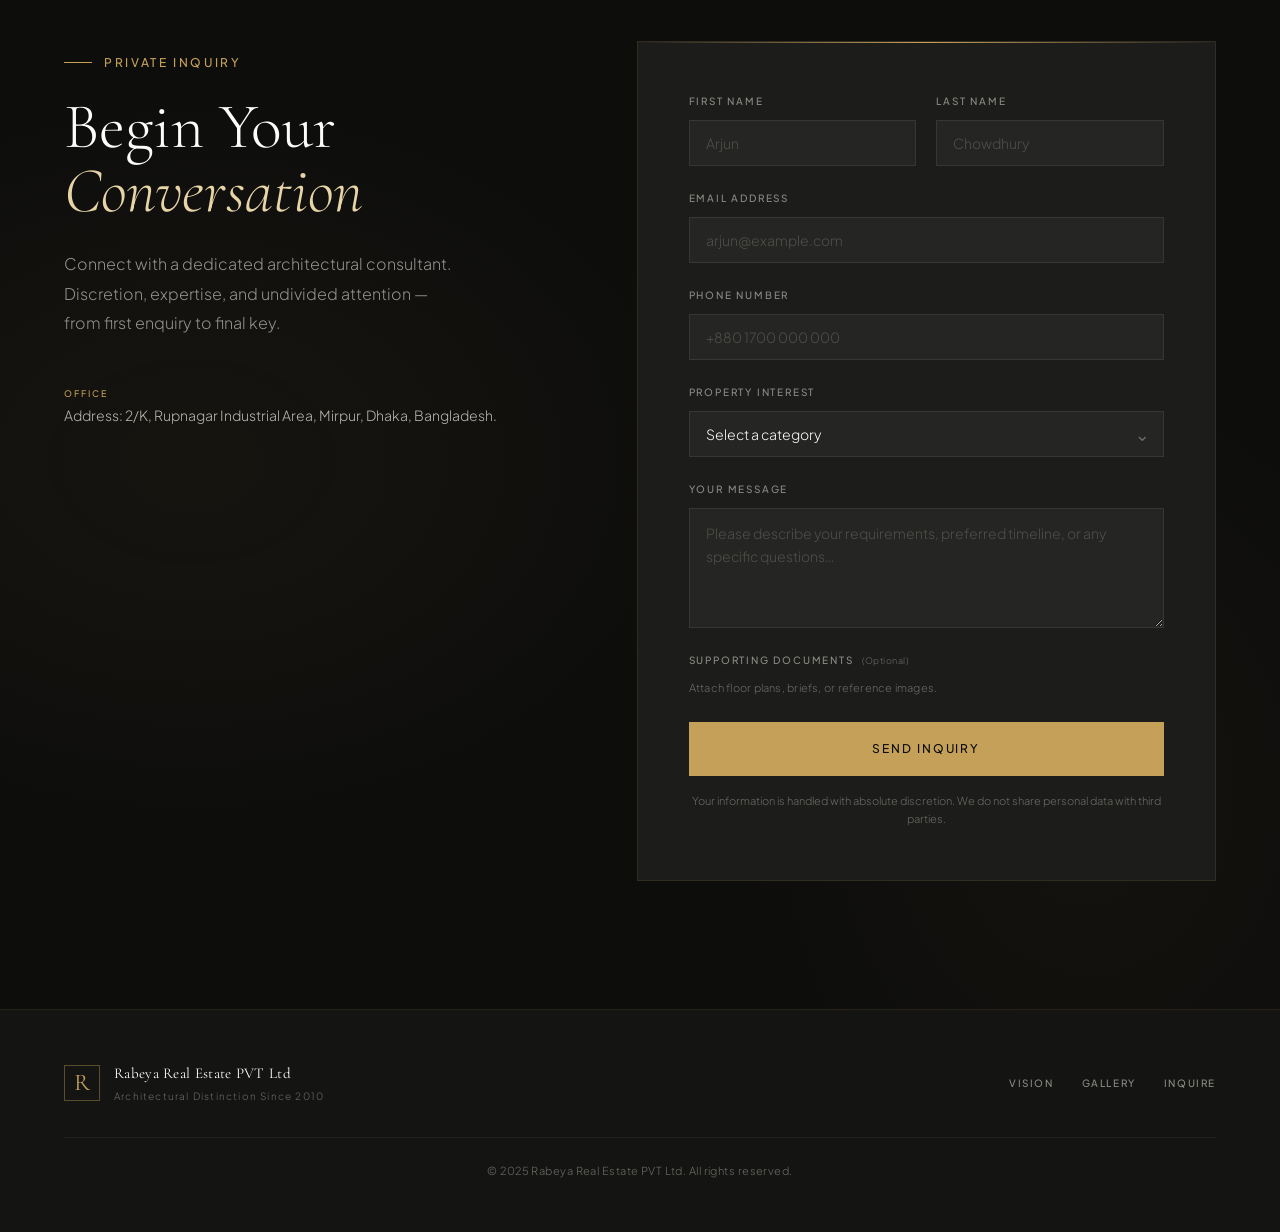
==== commit a745b250: "Update index.html" ====
--- a/index.html
+++ b/index.html
@@ -255,7 +255,7 @@
         <div class="gallery__quote-tile" data-reveal>
           <blockquote class="gallery__quote">
             <p>
-              "Architecture is the art of how to waste space — we never do."
+              "Designing for Dhaka’s skyline. Crafting for your legacy."
             </p>
             <footer>
               <cite>Rabeya Design Collective</cite>
@@ -447,4 +447,4 @@
 
   <script src="script.js"></script>
 </body>
-</html>+</html>
